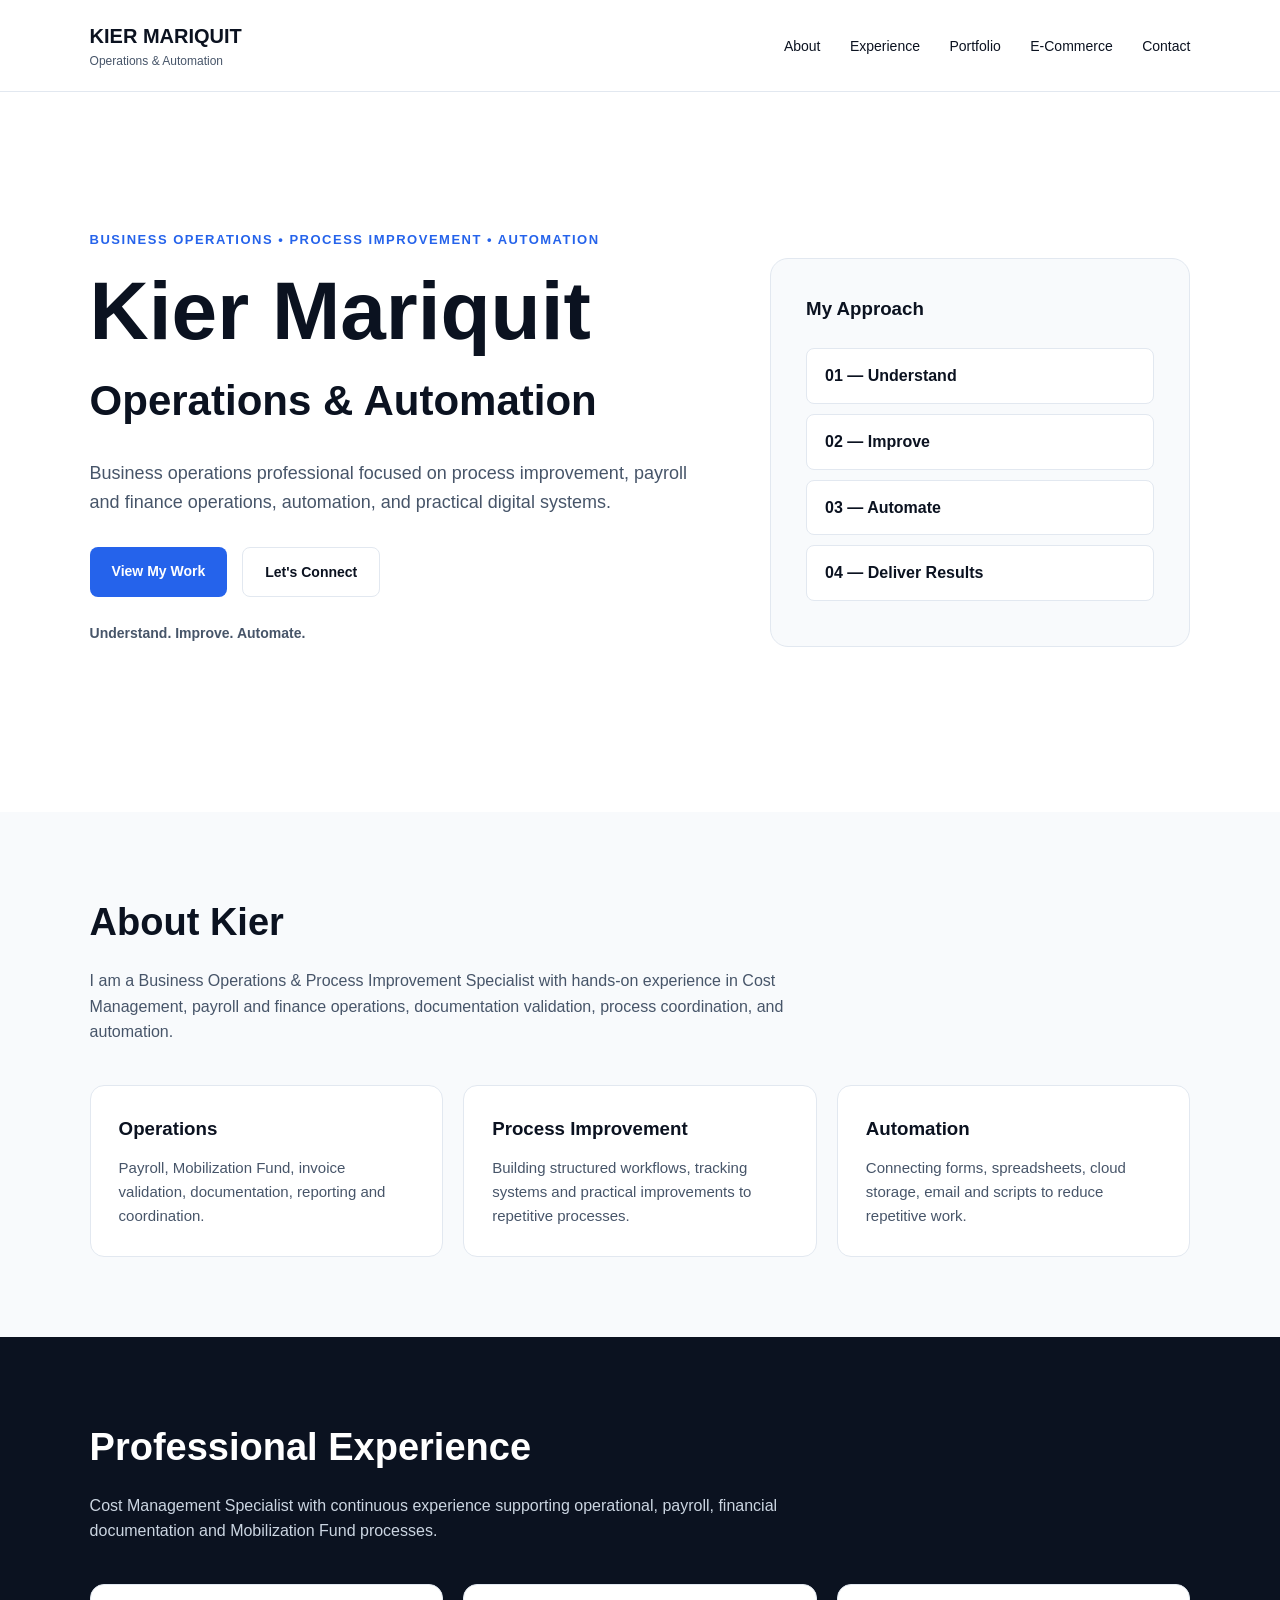
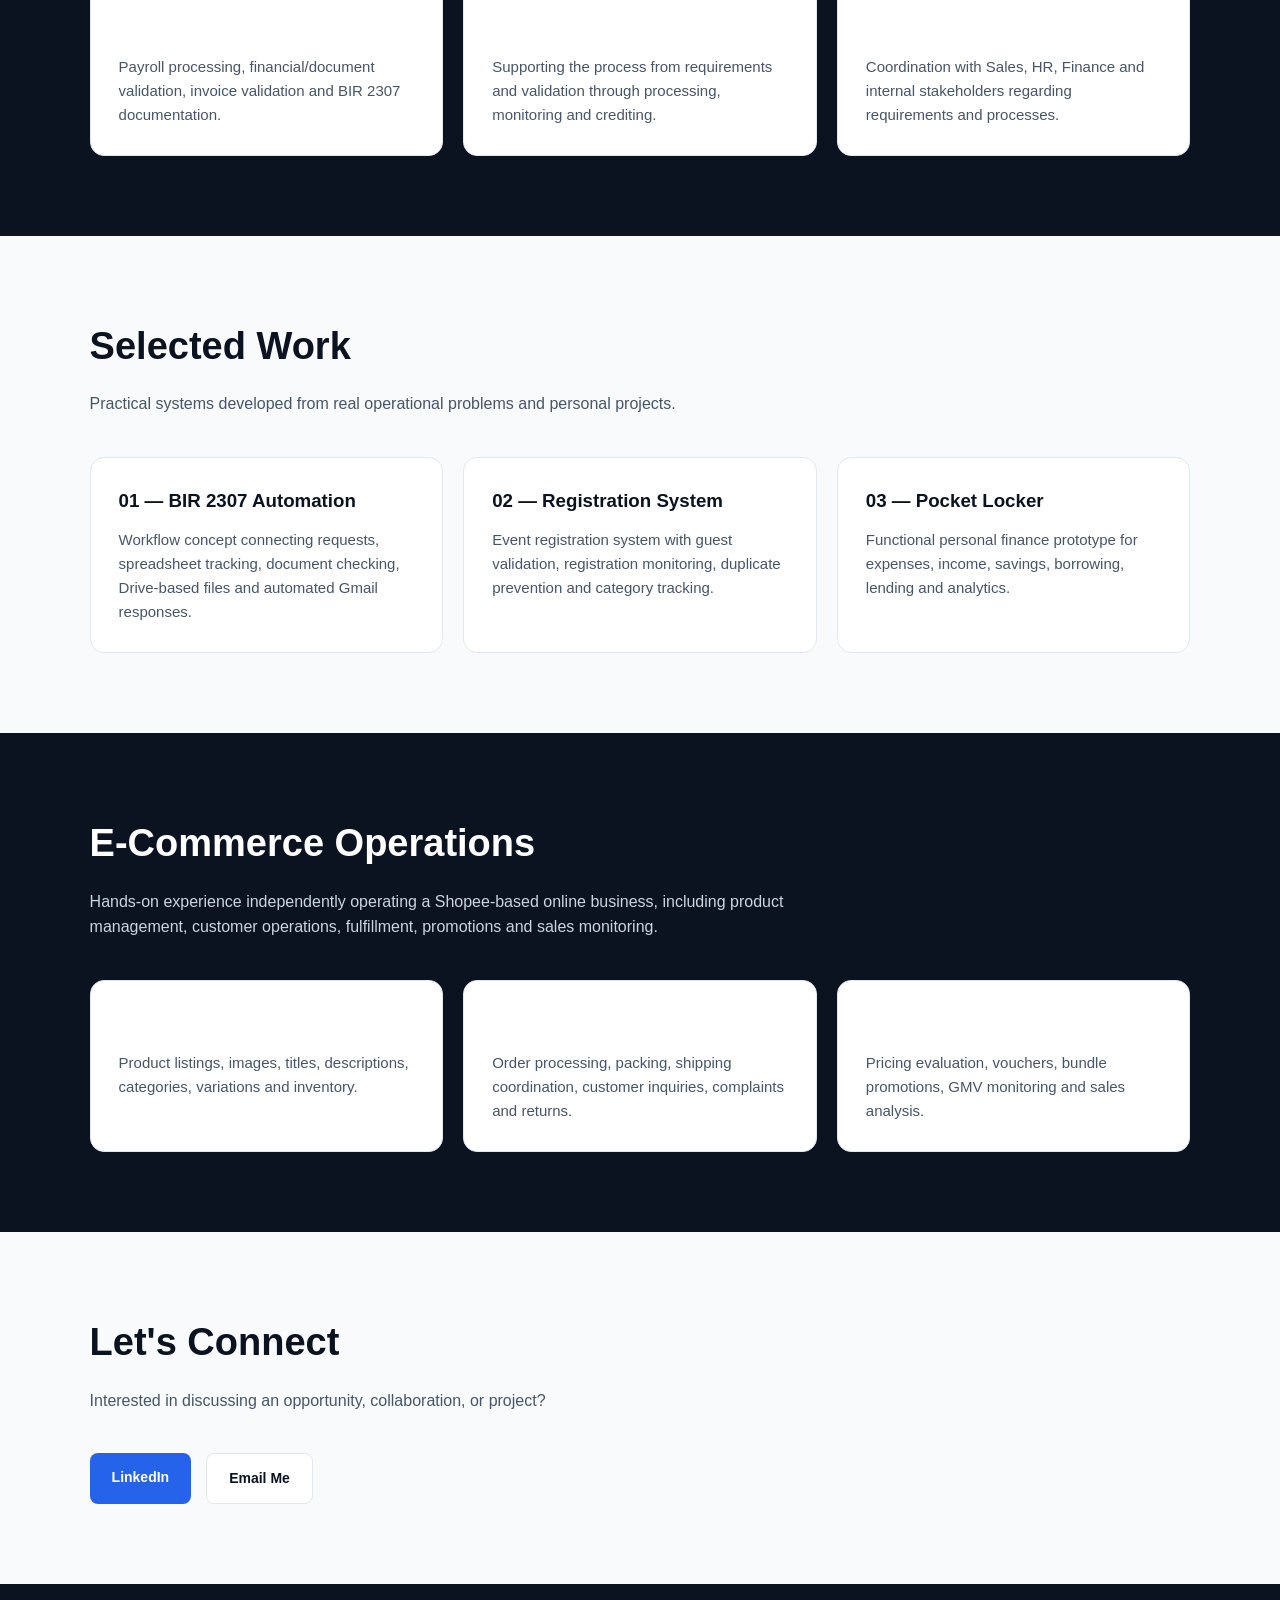
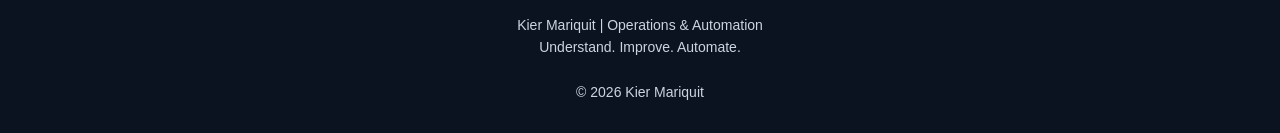
==== index.html @ cfed65c8 "Create initial Kier portfolio website This HTML file serves as a personal portfolio for Kier Mariqui" ====
<!DOCTYPE html>
<html lang="en">
<head>
  <meta charset="UTF-8">
  <meta name="viewport" content="width=device-width, initial-scale=1.0">

  <title>Kier Mariquit | Operations & Automation</title>

  <meta
    name="description"
    content="Kier Mariquit | Operations & Automation — Business Operations, Process Improvement, Automation, Payroll & Finance Operations, and E-Commerce."
  >

  <style>
    :root {
      --navy: #0b1220;
      --blue: #2563eb;
      --slate: #475569;
      --light: #f8fafc;
      --white: #ffffff;
      --border: #e2e8f0;
    }

    * {
      box-sizing: border-box;
      margin: 0;
      padding: 0;
    }

    body {
      font-family: Arial, Helvetica, sans-serif;
      background: var(--light);
      color: var(--navy);
      line-height: 1.6;
    }

    nav {
      display: flex;
      justify-content: space-between;
      align-items: center;
      padding: 20px 7%;
      background: var(--white);
      border-bottom: 1px solid var(--border);
    }

    .brand {
      font-weight: 700;
      font-size: 20px;
    }

    .brand span {
      display: block;
      font-size: 12px;
      font-weight: 400;
      color: var(--slate);
    }

    nav a {
      color: var(--navy);
      text-decoration: none;
      margin-left: 25px;
      font-size: 14px;
    }

    nav a:hover {
      color: var(--blue);
    }

    .hero {
      min-height: 80vh;
      display: grid;
      grid-template-columns: 1.2fr 0.8fr;
      gap: 50px;
      align-items: center;
      padding: 80px 7%;
      background: var(--white);
    }

    .eyebrow {
      color: var(--blue);
      font-size: 13px;
      font-weight: 700;
      letter-spacing: 1.5px;
      margin-bottom: 20px;
    }

    h1 {
      font-size: clamp(48px, 7vw, 82px);
      line-height: 1;
      margin-bottom: 15px;
    }

    .hero h2 {
      font-size: clamp(25px, 4vw, 42px);
      margin-bottom: 25px;
    }

    .hero p {
      max-width: 650px;
      color: var(--slate);
      font-size: 18px;
      margin-bottom: 30px;
    }

    .buttons {
      display: flex;
      gap: 15px;
      flex-wrap: wrap;
    }

    .button {
      display: inline-block;
      padding: 13px 22px;
      border-radius: 8px;
      text-decoration: none;
      font-weight: 700;
      font-size: 14px;
    }

    .primary {
      background: var(--blue);
      color: white;
    }

    .secondary {
      border: 1px solid var(--border);
      color: var(--navy);
      background: white;
    }

    .workflow {
      padding: 35px;
      border: 1px solid var(--border);
      border-radius: 18px;
      background: var(--light);
    }

    .workflow h3 {
      margin-bottom: 25px;
    }

    .step {
      background: white;
      border: 1px solid var(--border);
      padding: 14px 18px;
      border-radius: 8px;
      margin-bottom: 10px;
      font-weight: 700;
    }

    section {
      padding: 80px 7%;
    }

    .section-title {
      font-size: 38px;
      margin-bottom: 15px;
    }

    .section-intro {
      max-width: 700px;
      color: var(--slate);
      margin-bottom: 40px;
    }

    .cards {
      display: grid;
      grid-template-columns: repeat(3, 1fr);
      gap: 20px;
    }

    .card {
      background: white;
      border: 1px solid var(--border);
      border-radius: 14px;
      padding: 28px;
    }

    .card h3 {
      margin-bottom: 12px;
    }

    .card p {
      color: var(--slate);
      font-size: 15px;
    }

    .dark {
      background: var(--navy);
      color: white;
    }

    .dark .section-intro {
      color: #cbd5e1;
    }

    footer {
      padding: 30px 7%;
      background: var(--navy);
      color: #cbd5e1;
      text-align: center;
      font-size: 14px;
    }

    @media (max-width: 800px) {
      nav {
        align-items: flex-start;
      }

      nav div:last-child {
        display: none;
      }

      .hero {
        grid-template-columns: 1fr;
        padding-top: 60px;
      }

      .cards {
        grid-template-columns: 1fr;
      }
    }
  </style>
</head>

<body>

  <nav>
    <div class="brand">
      KIER MARIQUIT
      <span>Operations & Automation</span>
    </div>

    <div>
      <a href="#about">About</a>
      <a href="#experience">Experience</a>
      <a href="#portfolio">Portfolio</a>
      <a href="#ecommerce">E-Commerce</a>
      <a href="#contact">Contact</a>
    </div>
  </nav>

  <main>

    <section class="hero">

      <div>
        <div class="eyebrow">
          BUSINESS OPERATIONS • PROCESS IMPROVEMENT • AUTOMATION
        </div>

        <h1>Kier Mariquit</h1>

        <h2>Operations & Automation</h2>

        <p>
          Business operations professional focused on process improvement,
          payroll and finance operations, automation, and practical digital systems.
        </p>

        <div class="buttons">
          <a class="button primary" href="#portfolio">View My Work</a>
          <a class="button secondary" href="#contact">Let's Connect</a>
        </div>

        <p style="margin-top:25px; font-size:14px;">
          <strong>Understand. Improve. Automate.</strong>
        </p>
      </div>

      <div class="workflow">
        <h3>My Approach</h3>

        <div class="step">01 — Understand</div>
        <div class="step">02 — Improve</div>
        <div class="step">03 — Automate</div>
        <div class="step">04 — Deliver Results</div>
      </div>

    </section>


    <section id="about">

      <h2 class="section-title">About Kier</h2>

      <p class="section-intro">
        I am a Business Operations & Process Improvement Specialist with
        hands-on experience in Cost Management, payroll and finance operations,
        documentation validation, process coordination, and automation.
      </p>

      <div class="cards">

        <div class="card">
          <h3>Operations</h3>
          <p>
            Payroll, Mobilization Fund, invoice validation,
            documentation, reporting and coordination.
          </p>
        </div>

        <div class="card">
          <h3>Process Improvement</h3>
          <p>
            Building structured workflows, tracking systems
            and practical improvements to repetitive processes.
          </p>
        </div>

        <div class="card">
          <h3>Automation</h3>
          <p>
            Connecting forms, spreadsheets, cloud storage,
            email and scripts to reduce repetitive work.
          </p>
        </div>

      </div>

    </section>


    <section id="experience" class="dark">

      <h2 class="section-title">Professional Experience</h2>

      <p class="section-intro">
        Cost Management Specialist with continuous experience supporting
        operational, payroll, financial documentation and Mobilization Fund
        processes.
      </p>

      <div class="cards">

        <div class="card">
          <h3>Payroll & Finance</h3>
          <p>
            Payroll processing, financial/document validation,
            invoice validation and BIR 2307 documentation.
          </p>
        </div>

        <div class="card">
          <h3>Mobilization Fund</h3>
          <p>
            Supporting the process from requirements and validation
            through processing, monitoring and crediting.
          </p>
        </div>

        <div class="card">
          <h3>Cross-Functional Support</h3>
          <p>
            Coordination with Sales, HR, Finance and internal
            stakeholders regarding requirements and processes.
          </p>
        </div>

      </div>

    </section>


    <section id="portfolio">

      <h2 class="section-title">Selected Work</h2>

      <p class="section-intro">
        Practical systems developed from real operational problems
        and personal projects.
      </p>

      <div class="cards">

        <div class="card">
          <h3>01 — BIR 2307 Automation</h3>
          <p>
            Workflow concept connecting requests, spreadsheet tracking,
            document checking, Drive-based files and automated Gmail responses.
          </p>
        </div>

        <div class="card">
          <h3>02 — Registration System</h3>
          <p>
            Event registration system with guest validation,
            registration monitoring, duplicate prevention and category tracking.
          </p>
        </div>

        <div class="card">
          <h3>03 — Pocket Locker</h3>
          <p>
            Functional personal finance prototype for expenses,
            income, savings, borrowing, lending and analytics.
          </p>
        </div>

      </div>

    </section>


    <section id="ecommerce" class="dark">

      <h2 class="section-title">E-Commerce Operations</h2>

      <p class="section-intro">
        Hands-on experience independently operating a Shopee-based
        online business, including product management, customer operations,
        fulfillment, promotions and sales monitoring.
      </p>

      <div class="cards">

        <div class="card">
          <h3>Product Management</h3>
          <p>
            Product listings, images, titles, descriptions,
            categories, variations and inventory.
          </p>
        </div>

        <div class="card">
          <h3>Order & Customer Operations</h3>
          <p>
            Order processing, packing, shipping coordination,
            customer inquiries, complaints and returns.
          </p>
        </div>

        <div class="card">
          <h3>Sales & Promotions</h3>
          <p>
            Pricing evaluation, vouchers, bundle promotions,
            GMV monitoring and sales analysis.
          </p>
        </div>

      </div>

    </section>


    <section id="contact">

      <h2 class="section-title">Let's Connect</h2>

      <p class="section-intro">
        Interested in discussing an opportunity, collaboration,
        or project?
      </p>

      <div class="buttons">
        <a
          class="button primary"
          href="https://www.linkedin.com/in/martjareik"
          target="_blank"
        >
          LinkedIn
        </a>

        <a
          class="button secondary"
          href="mailto:martjareik@gmail.com"
        >
          Email Me
        </a>
      </div>

    </section>

  </main>

  <footer>
    Kier Mariquit | Operations & Automation
    <br>
    Understand. Improve. Automate.
    <br><br>
    © 2026 Kier Mariquit
  </footer>

</body>
</html>
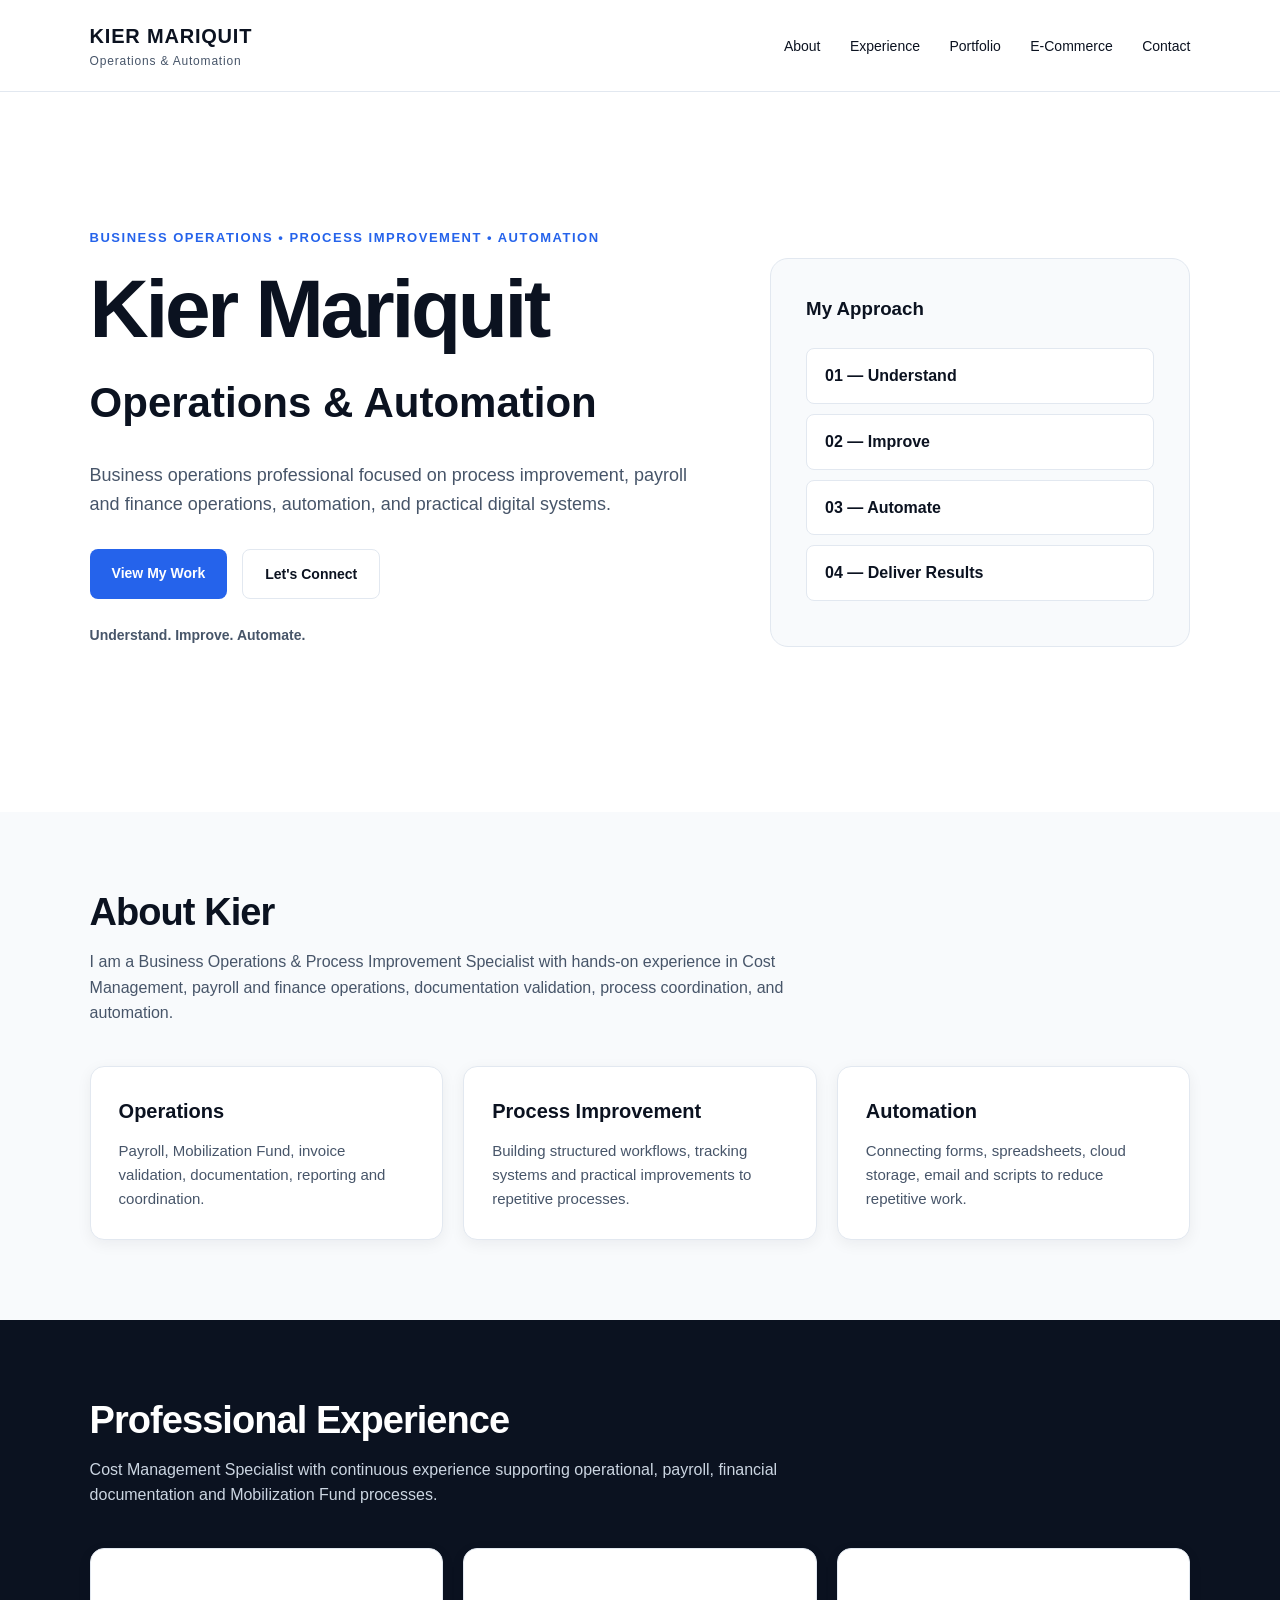
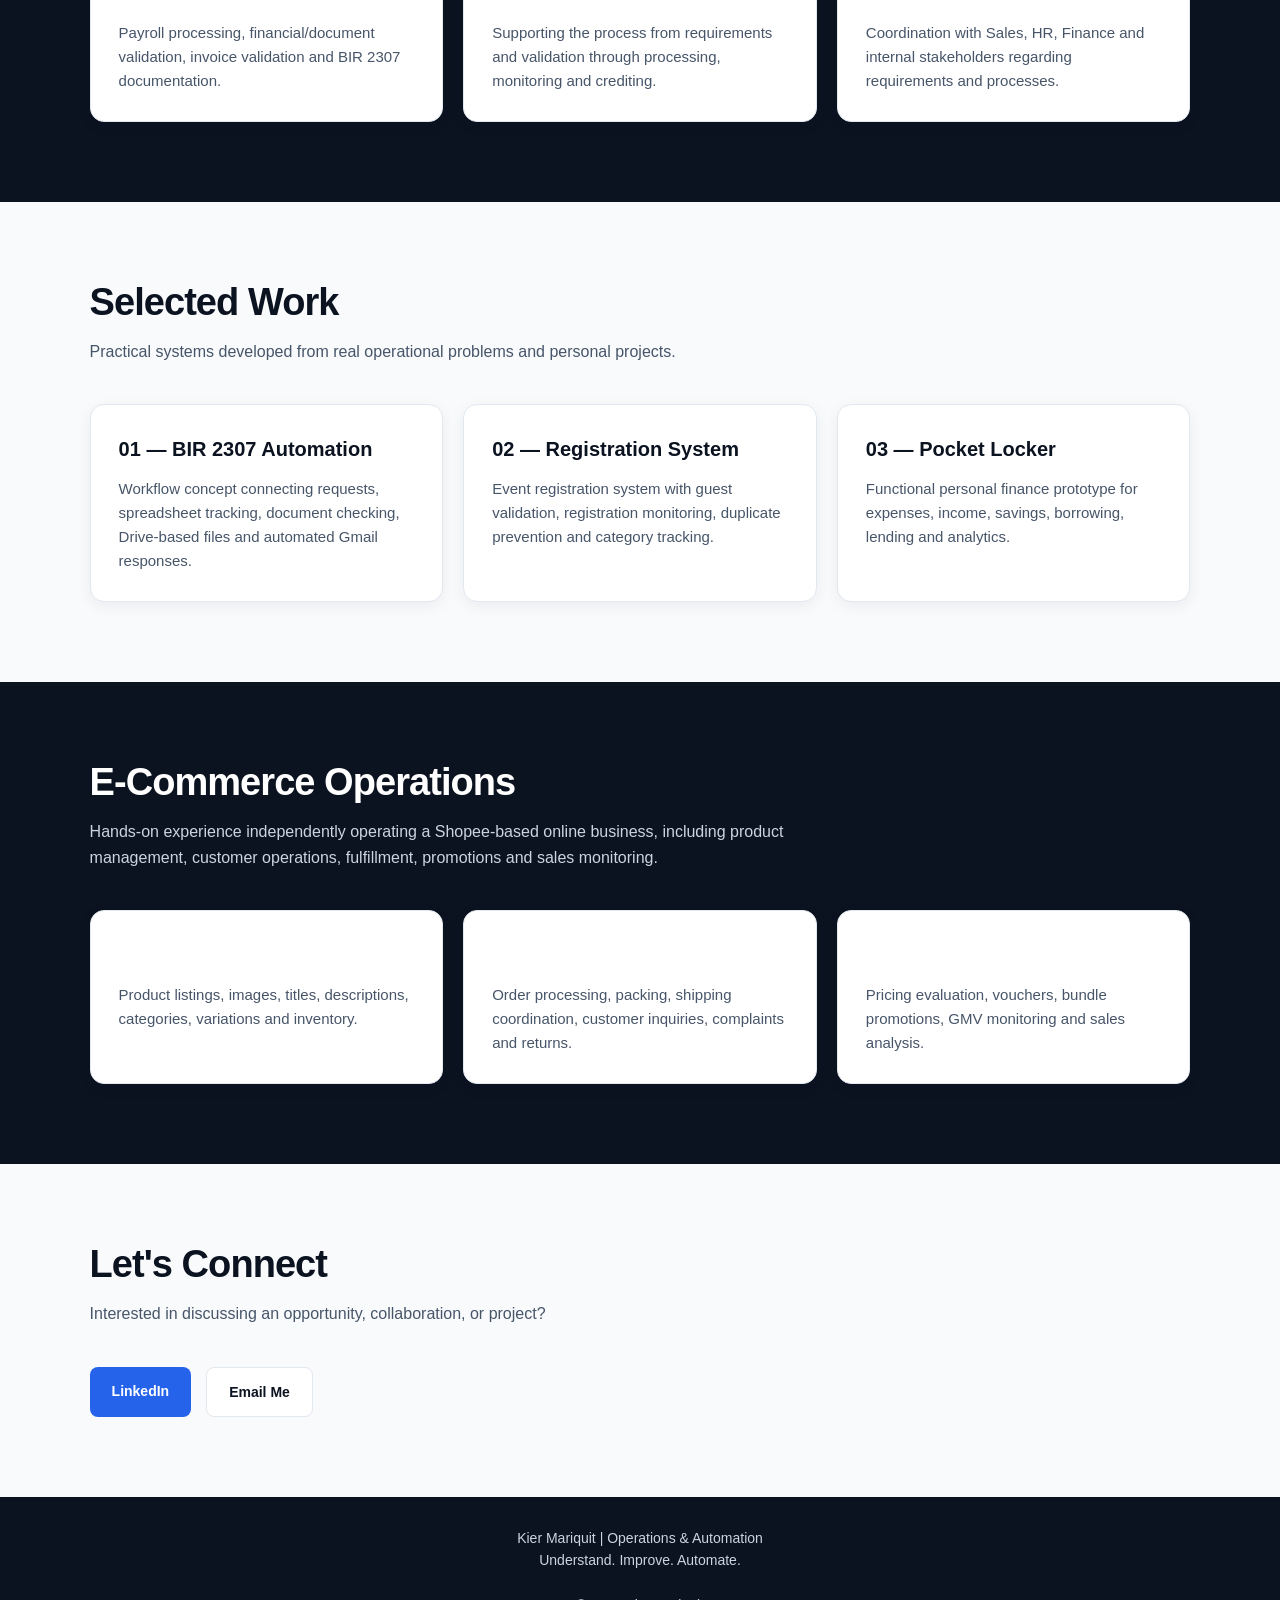
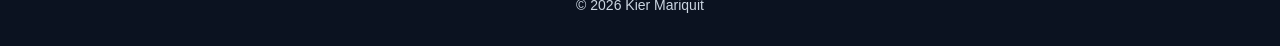
==== commit 3e6bc370: "Connect Kier Brand CSS" ====
--- a/index.html
+++ b/index.html
@@ -1,6 +1,7 @@
 <!DOCTYPE html>
 <html lang="en">
 <head>
+  <link rel="stylesheet" href="css/style.css">
   <meta charset="UTF-8">
   <meta name="viewport" content="width=device-width, initial-scale=1.0">
 
--- a/css/style.css
+++ b/css/style.css
@@ -0,0 +1,579 @@
+/* =========================================
+   KIER MARIQUIT — BRAND DESIGN SYSTEM
+   Operations & Automation
+   ========================================= */
+
+:root {
+  --color-navy: #0b1220;
+  --color-navy-soft: #111827;
+  --color-blue: #2563eb;
+  --color-blue-dark: #1d4ed8;
+
+  --color-white: #ffffff;
+  --color-background: #f8fafc;
+  --color-surface: #ffffff;
+
+  --color-text: #0f172a;
+  --color-text-soft: #475569;
+  --color-text-muted: #64748b;
+
+  --color-border: #e2e8f0;
+
+  --max-width: 1180px;
+
+  --radius-sm: 8px;
+  --radius-md: 14px;
+  --radius-lg: 22px;
+
+  --shadow-sm: 0 4px 15px rgba(15, 23, 42, 0.06);
+  --shadow-md: 0 12px 30px rgba(15, 23, 42, 0.08);
+
+  --transition: 0.25s ease;
+}
+
+
+/* =========================================
+   RESET
+   ========================================= */
+
+* {
+  margin: 0;
+  padding: 0;
+  box-sizing: border-box;
+}
+
+html {
+  scroll-behavior: smooth;
+}
+
+body {
+  font-family:
+    Inter,
+    -apple-system,
+    BlinkMacSystemFont,
+    "Segoe UI",
+    Roboto,
+    Helvetica,
+    Arial,
+    sans-serif;
+
+  background: var(--color-background);
+  color: var(--color-text);
+  line-height: 1.7;
+}
+
+img {
+  max-width: 100%;
+  display: block;
+}
+
+a {
+  color: inherit;
+}
+
+
+/* =========================================
+   CONTAINER
+   ========================================= */
+
+.container {
+  width: min(92%, var(--max-width));
+  margin-inline: auto;
+}
+
+
+/* =========================================
+   NAVIGATION
+   ========================================= */
+
+.site-nav {
+  position: sticky;
+  top: 0;
+  z-index: 1000;
+
+  background: rgba(255, 255, 255, 0.94);
+  backdrop-filter: blur(12px);
+
+  border-bottom: 1px solid var(--color-border);
+}
+
+.nav-inner {
+  min-height: 76px;
+
+  display: flex;
+  align-items: center;
+  justify-content: space-between;
+  gap: 30px;
+}
+
+.brand {
+  text-decoration: none;
+  font-weight: 800;
+  letter-spacing: 0.04em;
+}
+
+.brand-name {
+  display: block;
+  font-size: 17px;
+}
+
+.brand-role {
+  display: block;
+
+  color: var(--color-text-muted);
+
+  font-size: 11px;
+  font-weight: 500;
+
+  letter-spacing: 0.08em;
+  text-transform: uppercase;
+}
+
+.nav-links {
+  display: flex;
+  align-items: center;
+  gap: 26px;
+
+  list-style: none;
+}
+
+.nav-links a {
+  position: relative;
+
+  color: var(--color-text-soft);
+
+  text-decoration: none;
+
+  font-size: 14px;
+  font-weight: 600;
+
+  transition: color var(--transition);
+}
+
+.nav-links a:hover {
+  color: var(--color-blue);
+}
+
+
+/* =========================================
+   HERO
+   ========================================= */
+
+.hero {
+  padding: 110px 0 100px;
+
+  background:
+    radial-gradient(
+      circle at 85% 15%,
+      rgba(37, 99, 235, 0.08),
+      transparent 30%
+    ),
+    var(--color-white);
+}
+
+.hero-grid {
+  display: grid;
+
+  grid-template-columns:
+    minmax(0, 1.15fr)
+    minmax(320px, 0.85fr);
+
+  align-items: center;
+
+  gap: 70px;
+}
+
+.eyebrow {
+  margin-bottom: 20px;
+
+  color: var(--color-blue);
+
+  font-size: 12px;
+  font-weight: 800;
+
+  letter-spacing: 0.14em;
+}
+
+.hero h1 {
+  max-width: 850px;
+
+  font-size: clamp(48px, 7vw, 82px);
+  line-height: 0.98;
+
+  letter-spacing: -0.04em;
+
+  margin-bottom: 20px;
+}
+
+.hero-title {
+  font-size: clamp(25px, 4vw, 42px);
+
+  line-height: 1.1;
+
+  margin-bottom: 25px;
+}
+
+.hero-description {
+  max-width: 680px;
+
+  color: var(--color-text-soft);
+
+  font-size: 18px;
+
+  margin-bottom: 32px;
+}
+
+
+/* =========================================
+   BUTTONS
+   ========================================= */
+
+.button-group {
+  display: flex;
+  flex-wrap: wrap;
+
+  gap: 14px;
+}
+
+.button {
+  display: inline-flex;
+
+  align-items: center;
+  justify-content: center;
+
+  min-height: 46px;
+
+  padding: 0 22px;
+
+  border-radius: var(--radius-sm);
+
+  text-decoration: none;
+
+  font-size: 14px;
+  font-weight: 700;
+
+  transition:
+    transform var(--transition),
+    background var(--transition),
+    border-color var(--transition);
+}
+
+.button:hover {
+  transform: translateY(-2px);
+}
+
+.button-primary {
+  background: var(--color-blue);
+  color: var(--color-white);
+}
+
+.button-primary:hover {
+  background: var(--color-blue-dark);
+}
+
+.button-secondary {
+  background: var(--color-white);
+
+  color: var(--color-text);
+
+  border: 1px solid var(--color-border);
+}
+
+.button-secondary:hover {
+  border-color: var(--color-blue);
+}
+
+
+/* =========================================
+   WORKFLOW CARD
+   ========================================= */
+
+.workflow-card {
+  padding: 30px;
+
+  background: var(--color-background);
+
+  border: 1px solid var(--color-border);
+
+  border-radius: var(--radius-lg);
+
+  box-shadow: var(--shadow-md);
+}
+
+.workflow-label {
+  margin-bottom: 22px;
+
+  color: var(--color-text-muted);
+
+  font-size: 11px;
+  font-weight: 800;
+
+  letter-spacing: 0.12em;
+  text-transform: uppercase;
+}
+
+.workflow-step {
+  display: flex;
+
+  align-items: center;
+
+  gap: 14px;
+
+  padding: 15px 16px;
+
+  margin-bottom: 10px;
+
+  background: var(--color-white);
+
+  border: 1px solid var(--color-border);
+
+  border-radius: var(--radius-sm);
+
+  font-weight: 700;
+}
+
+.workflow-step:last-child {
+  margin-bottom: 0;
+}
+
+.workflow-number {
+  width: 30px;
+  height: 30px;
+
+  display: grid;
+  place-items: center;
+
+  flex-shrink: 0;
+
+  background: var(--color-navy);
+
+  color: var(--color-white);
+
+  border-radius: 50%;
+
+  font-size: 11px;
+}
+
+
+/* =========================================
+   SECTIONS
+   ========================================= */
+
+.section {
+  padding: 90px 0;
+}
+
+.section-dark {
+  background: var(--color-navy);
+  color: var(--color-white);
+}
+
+.section-heading {
+  max-width: 760px;
+
+  margin-bottom: 45px;
+}
+
+.section-label {
+  margin-bottom: 12px;
+
+  color: var(--color-blue);
+
+  font-size: 12px;
+  font-weight: 800;
+
+  letter-spacing: 0.14em;
+  text-transform: uppercase;
+}
+
+.section-dark .section-label {
+  color: #60a5fa;
+}
+
+.section-title {
+  font-size: clamp(32px, 5vw, 48px);
+
+  line-height: 1.1;
+
+  letter-spacing: -0.025em;
+
+  margin-bottom: 15px;
+}
+
+.section-description {
+  color: var(--color-text-soft);
+
+  font-size: 17px;
+}
+
+.section-dark .section-description {
+  color: #cbd5e1;
+}
+
+
+/* =========================================
+   CARDS
+   ========================================= */
+
+.card-grid {
+  display: grid;
+
+  grid-template-columns: repeat(3, 1fr);
+
+  gap: 20px;
+}
+
+.card {
+  padding: 30px;
+
+  background: var(--color-surface);
+
+  border: 1px solid var(--color-border);
+
+  border-radius: var(--radius-md);
+
+  box-shadow: var(--shadow-sm);
+
+  transition:
+    transform var(--transition),
+    box-shadow var(--transition);
+}
+
+.card:hover {
+  transform: translateY(-4px);
+
+  box-shadow: var(--shadow-md);
+}
+
+.card-number {
+  display: block;
+
+  margin-bottom: 18px;
+
+  color: var(--color-blue);
+
+  font-size: 12px;
+  font-weight: 800;
+
+  letter-spacing: 0.1em;
+}
+
+.card h3 {
+  margin-bottom: 12px;
+
+  font-size: 20px;
+}
+
+.card p {
+  color: var(--color-text-soft);
+
+  font-size: 15px;
+}
+
+
+/* =========================================
+   DARK CARDS
+   ========================================= */
+
+.section-dark .card {
+  background: var(--color-navy-soft);
+
+  border-color: #1e293b;
+
+  box-shadow: none;
+}
+
+.section-dark .card h3 {
+  color: var(--color-white);
+}
+
+.section-dark .card p {
+  color: #cbd5e1;
+}
+
+
+/* =========================================
+   FOOTER
+   ========================================= */
+
+.site-footer {
+  padding: 35px 0;
+
+  background: var(--color-navy);
+
+  color: #94a3b8;
+
+  border-top: 1px solid #1e293b;
+
+  text-align: center;
+
+  font-size: 13px;
+}
+
+
+/* =========================================
+   ACCESSIBILITY
+   ========================================= */
+
+:focus-visible {
+  outline: 3px solid rgba(37, 99, 235, 0.35);
+
+  outline-offset: 3px;
+}
+
+
+/* =========================================
+   MOBILE
+   ========================================= */
+
+@media (max-width: 850px) {
+
+  .nav-inner {
+    min-height: 68px;
+  }
+
+  .nav-links {
+    display: none;
+  }
+
+  .hero {
+    padding: 75px 0;
+  }
+
+  .hero-grid {
+    grid-template-columns: 1fr;
+
+    gap: 45px;
+  }
+
+  .card-grid {
+    grid-template-columns: 1fr;
+  }
+
+  .section {
+    padding: 70px 0;
+  }
+
+}
+
+
+@media (max-width: 500px) {
+
+  .hero h1 {
+    font-size: 48px;
+  }
+
+  .hero-description {
+    font-size: 16px;
+  }
+
+  .button-group {
+    flex-direction: column;
+    align-items: stretch;
+  }
+
+  .button {
+    width: 100%;
+  }
+
+}
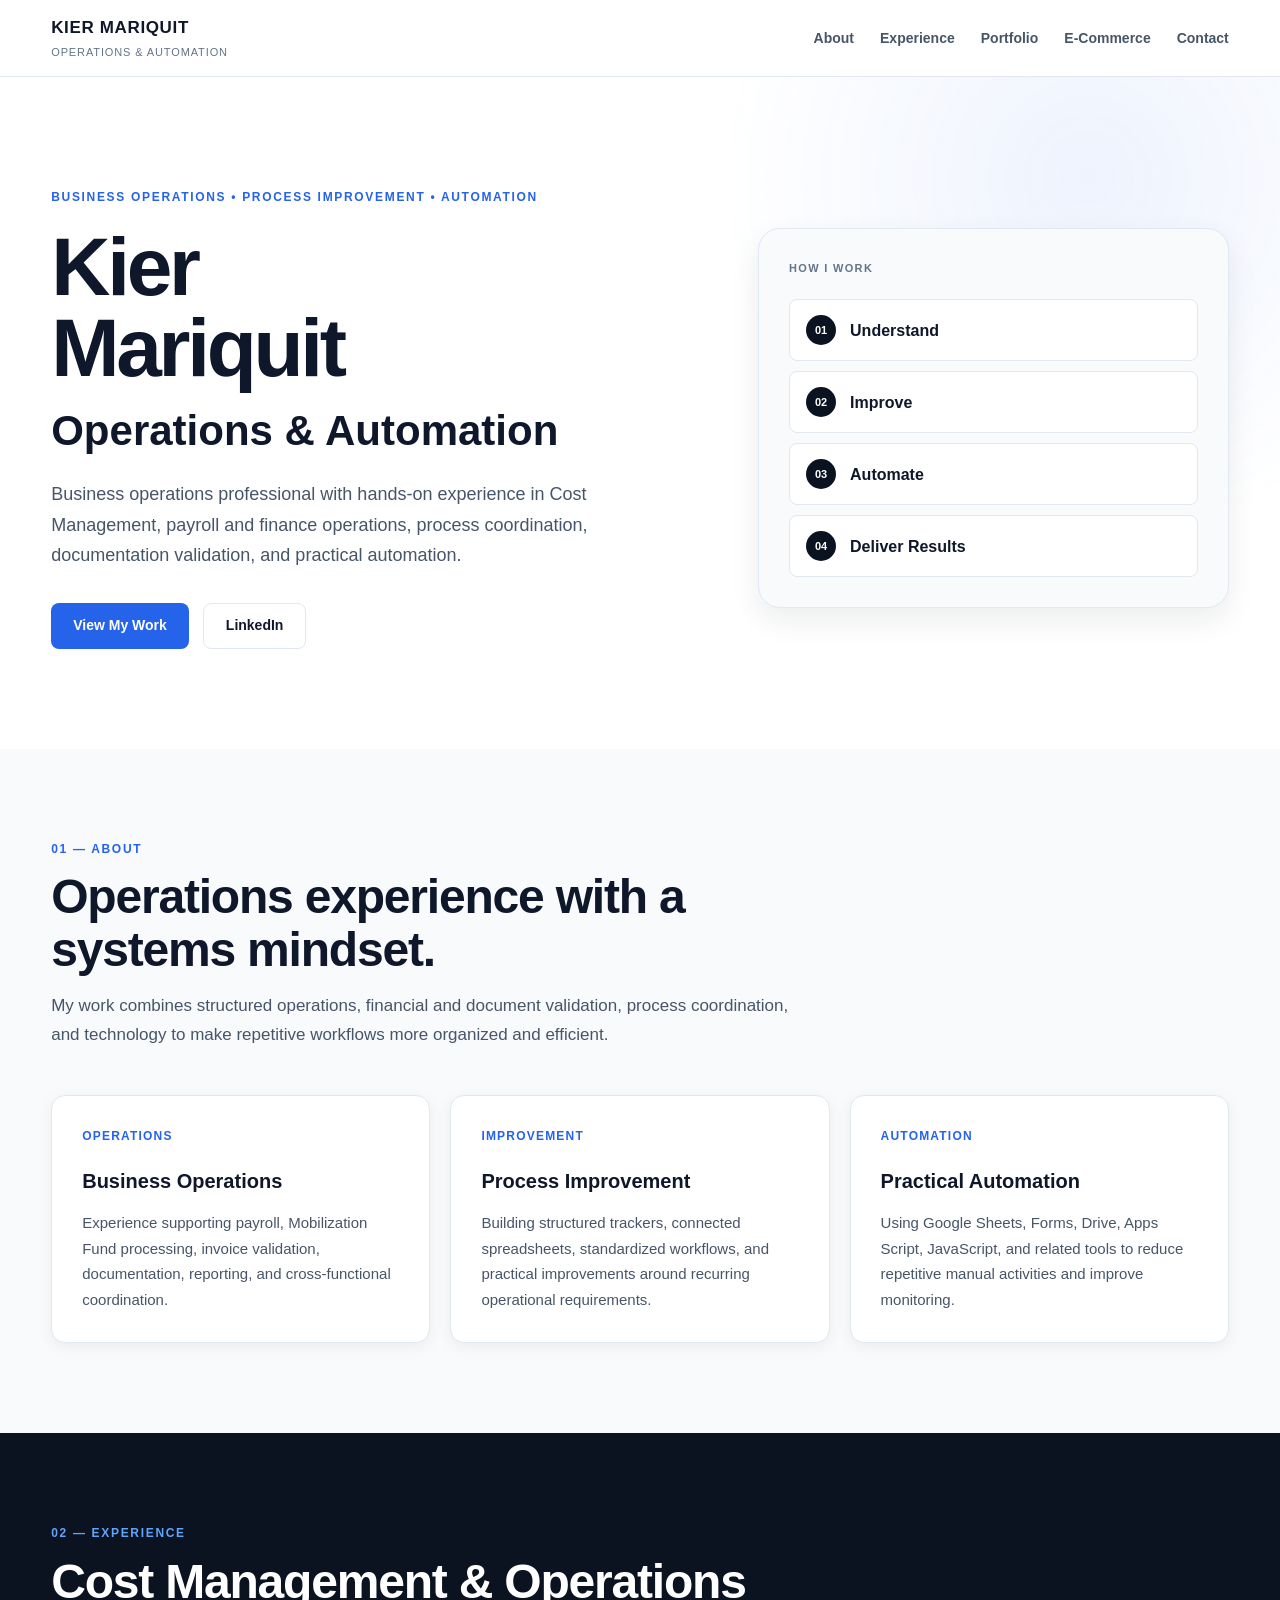
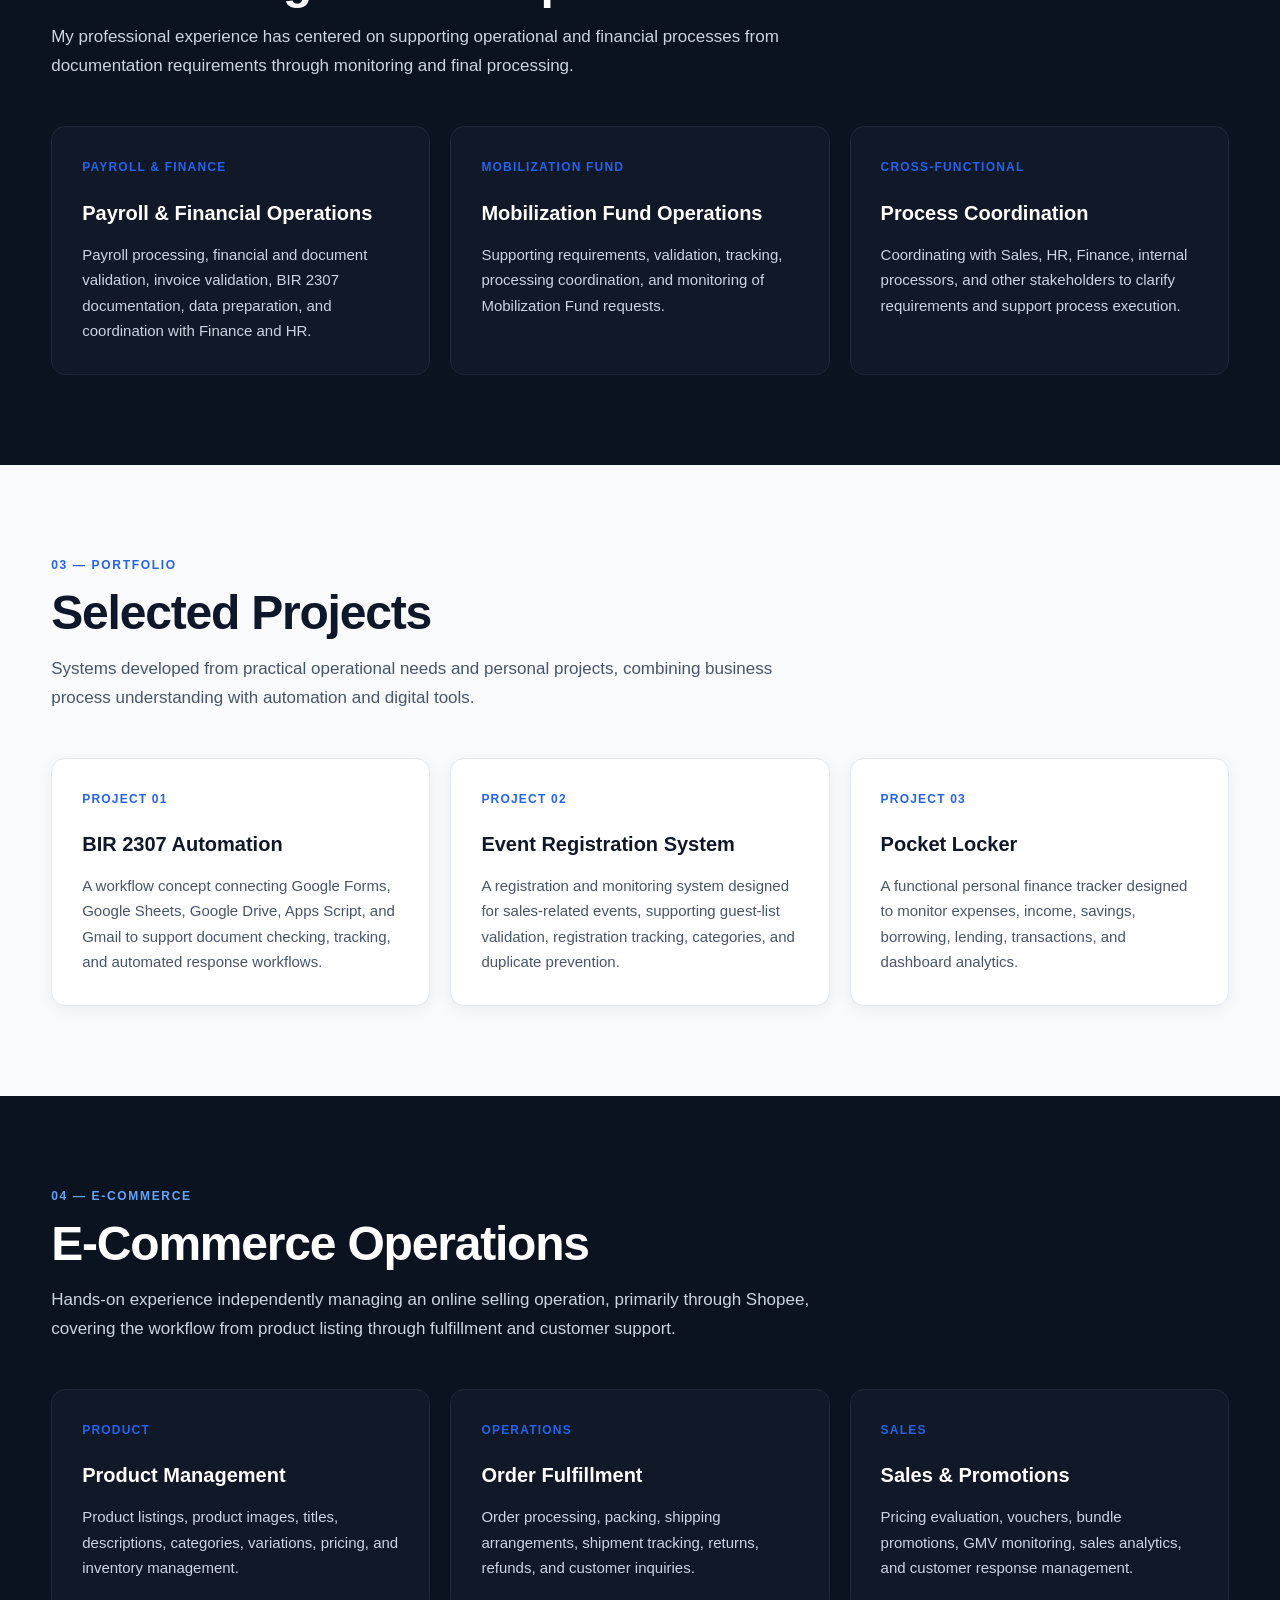
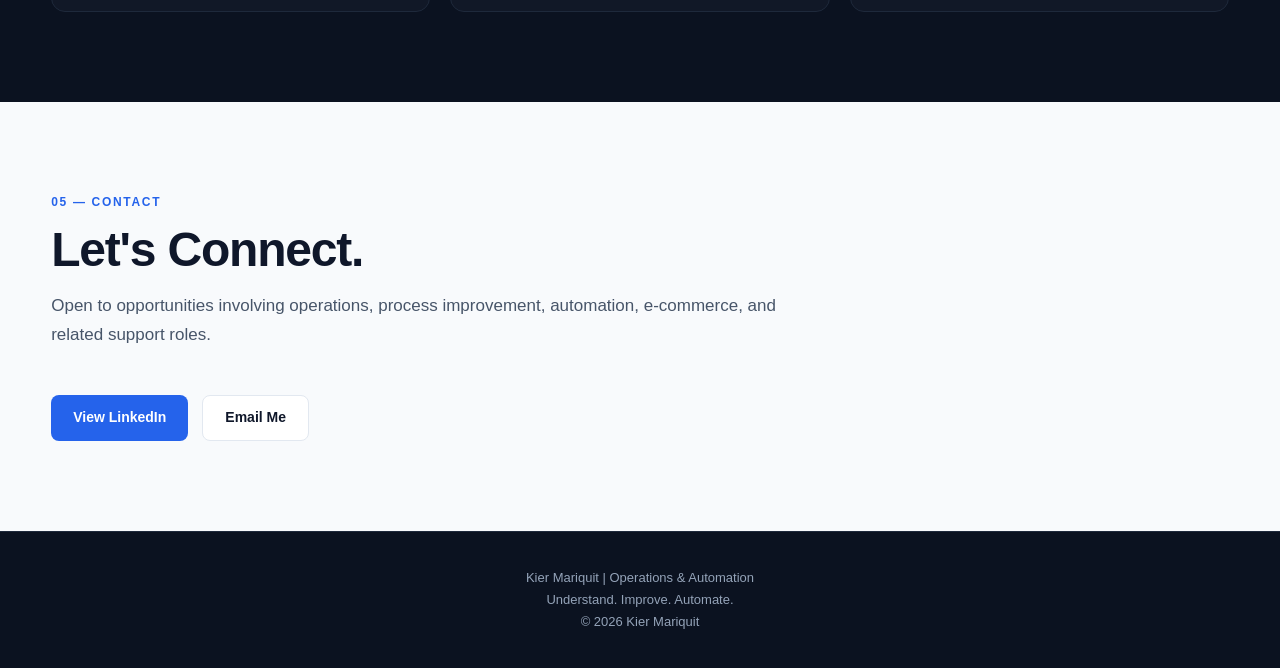
==== commit 697f50aa: "Build Kier Brand homepage Updated the content and structure of the index.html file, including change" ====
--- a/index.html
+++ b/index.html
@@ -1,7 +1,6 @@
 <!DOCTYPE html>
 <html lang="en">
 <head>
-  <link rel="stylesheet" href="css/style.css">
   <meta charset="UTF-8">
   <meta name="viewport" content="width=device-width, initial-scale=1.0">
 
@@ -9,477 +8,591 @@
 
   <meta
     name="description"
-    content="Kier Mariquit | Operations & Automation — Business Operations, Process Improvement, Automation, Payroll & Finance Operations, and E-Commerce."
+    content="Kier Mariquit — Operations & Automation professional focused on business operations, process improvement, payroll and finance operations, automation, and e-commerce."
   >
 
-  <style>
-    :root {
-      --navy: #0b1220;
-      --blue: #2563eb;
-      --slate: #475569;
-      --light: #f8fafc;
-      --white: #ffffff;
-      --border: #e2e8f0;
-    }
-
-    * {
-      box-sizing: border-box;
-      margin: 0;
-      padding: 0;
-    }
-
-    body {
-      font-family: Arial, Helvetica, sans-serif;
-      background: var(--light);
-      color: var(--navy);
-      line-height: 1.6;
-    }
-
-    nav {
-      display: flex;
-      justify-content: space-between;
-      align-items: center;
-      padding: 20px 7%;
-      background: var(--white);
-      border-bottom: 1px solid var(--border);
-    }
-
-    .brand {
-      font-weight: 700;
-      font-size: 20px;
-    }
-
-    .brand span {
-      display: block;
-      font-size: 12px;
-      font-weight: 400;
-      color: var(--slate);
-    }
-
-    nav a {
-      color: var(--navy);
-      text-decoration: none;
-      margin-left: 25px;
-      font-size: 14px;
-    }
-
-    nav a:hover {
-      color: var(--blue);
-    }
-
-    .hero {
-      min-height: 80vh;
-      display: grid;
-      grid-template-columns: 1.2fr 0.8fr;
-      gap: 50px;
-      align-items: center;
-      padding: 80px 7%;
-      background: var(--white);
-    }
-
-    .eyebrow {
-      color: var(--blue);
-      font-size: 13px;
-      font-weight: 700;
-      letter-spacing: 1.5px;
-      margin-bottom: 20px;
-    }
-
-    h1 {
-      font-size: clamp(48px, 7vw, 82px);
-      line-height: 1;
-      margin-bottom: 15px;
-    }
-
-    .hero h2 {
-      font-size: clamp(25px, 4vw, 42px);
-      margin-bottom: 25px;
-    }
-
-    .hero p {
-      max-width: 650px;
-      color: var(--slate);
-      font-size: 18px;
-      margin-bottom: 30px;
-    }
-
-    .buttons {
-      display: flex;
-      gap: 15px;
-      flex-wrap: wrap;
-    }
-
-    .button {
-      display: inline-block;
-      padding: 13px 22px;
-      border-radius: 8px;
-      text-decoration: none;
-      font-weight: 700;
-      font-size: 14px;
-    }
-
-    .primary {
-      background: var(--blue);
-      color: white;
-    }
-
-    .secondary {
-      border: 1px solid var(--border);
-      color: var(--navy);
-      background: white;
-    }
-
-    .workflow {
-      padding: 35px;
-      border: 1px solid var(--border);
-      border-radius: 18px;
-      background: var(--light);
-    }
-
-    .workflow h3 {
-      margin-bottom: 25px;
-    }
-
-    .step {
-      background: white;
-      border: 1px solid var(--border);
-      padding: 14px 18px;
-      border-radius: 8px;
-      margin-bottom: 10px;
-      font-weight: 700;
-    }
-
-    section {
-      padding: 80px 7%;
-    }
-
-    .section-title {
-      font-size: 38px;
-      margin-bottom: 15px;
-    }
-
-    .section-intro {
-      max-width: 700px;
-      color: var(--slate);
-      margin-bottom: 40px;
-    }
-
-    .cards {
-      display: grid;
-      grid-template-columns: repeat(3, 1fr);
-      gap: 20px;
-    }
-
-    .card {
-      background: white;
-      border: 1px solid var(--border);
-      border-radius: 14px;
-      padding: 28px;
-    }
-
-    .card h3 {
-      margin-bottom: 12px;
-    }
-
-    .card p {
-      color: var(--slate);
-      font-size: 15px;
-    }
-
-    .dark {
-      background: var(--navy);
-      color: white;
-    }
-
-    .dark .section-intro {
-      color: #cbd5e1;
-    }
-
-    footer {
-      padding: 30px 7%;
-      background: var(--navy);
-      color: #cbd5e1;
-      text-align: center;
-      font-size: 14px;
-    }
-
-    @media (max-width: 800px) {
-      nav {
-        align-items: flex-start;
-      }
-
-      nav div:last-child {
-        display: none;
-      }
-
-      .hero {
-        grid-template-columns: 1fr;
-        padding-top: 60px;
-      }
-
-      .cards {
-        grid-template-columns: 1fr;
-      }
-    }
-  </style>
+  <link rel="stylesheet" href="css/style.css">
 </head>
 
 <body>
 
-  <nav>
-    <div class="brand">
-      KIER MARIQUIT
-      <span>Operations & Automation</span>
+  <!-- ==============================
+       NAVIGATION
+       ============================== -->
+
+  <header class="site-nav">
+
+    <div class="container nav-inner">
+
+      <a href="index.html" class="brand">
+        <span class="brand-name">KIER MARIQUIT</span>
+        <span class="brand-role">Operations & Automation</span>
+      </a>
+
+      <nav>
+        <ul class="nav-links">
+          <li><a href="#about">About</a></li>
+          <li><a href="#experience">Experience</a></li>
+          <li><a href="#portfolio">Portfolio</a></li>
+          <li><a href="#ecommerce">E-Commerce</a></li>
+          <li><a href="#contact">Contact</a></li>
+        </ul>
+      </nav>
+
     </div>
 
-    <div>
-      <a href="#about">About</a>
-      <a href="#experience">Experience</a>
-      <a href="#portfolio">Portfolio</a>
-      <a href="#ecommerce">E-Commerce</a>
-      <a href="#contact">Contact</a>
+  </header>
+
+
+  <main>
+
+    <!-- ==============================
+         HERO
+         ============================== -->
+
+    <section class="hero">
+
+      <div class="container hero-grid">
+
+        <div>
+
+          <p class="eyebrow">
+            BUSINESS OPERATIONS • PROCESS IMPROVEMENT • AUTOMATION
+          </p>
+
+          <h1>
+            Kier<br>
+            Mariquit
+          </h1>
+
+          <h2 class="hero-title">
+            Operations & Automation
+          </h2>
+
+          <p class="hero-description">
+            Business operations professional with hands-on experience in
+            Cost Management, payroll and finance operations, process
+            coordination, documentation validation, and practical automation.
+          </p>
+
+          <div class="button-group">
+
+            <a
+              href="#portfolio"
+              class="button button-primary"
+            >
+              View My Work
+            </a>
+
+            <a
+              href="https://www.linkedin.com/in/martjareik"
+              class="button button-secondary"
+              target="_blank"
+              rel="noopener noreferrer"
+            >
+              LinkedIn
+            </a>
+
+          </div>
+
+        </div>
+
+
+        <!-- APPROACH -->
+
+        <div class="workflow-card">
+
+          <p class="workflow-label">
+            How I Work
+          </p>
+
+          <div class="workflow-step">
+            <span class="workflow-number">01</span>
+            <span>Understand</span>
+          </div>
+
+          <div class="workflow-step">
+            <span class="workflow-number">02</span>
+            <span>Improve</span>
+          </div>
+
+          <div class="workflow-step">
+            <span class="workflow-number">03</span>
+            <span>Automate</span>
+          </div>
+
+          <div class="workflow-step">
+            <span class="workflow-number">04</span>
+            <span>Deliver Results</span>
+          </div>
+
+        </div>
+
+      </div>
+
+    </section>
+
+
+    <!-- ==============================
+         ABOUT
+         ============================== -->
+
+    <section
+      id="about"
+      class="section"
+    >
+
+      <div class="container">
+
+        <div class="section-heading">
+
+          <p class="section-label">
+            01 — About
+          </p>
+
+          <h2 class="section-title">
+            Operations experience with a systems mindset.
+          </h2>
+
+          <p class="section-description">
+            My work combines structured operations, financial and document
+            validation, process coordination, and technology to make
+            repetitive workflows more organized and efficient.
+          </p>
+
+        </div>
+
+
+        <div class="card-grid">
+
+          <article class="card">
+
+            <span class="card-number">
+              OPERATIONS
+            </span>
+
+            <h3>
+              Business Operations
+            </h3>
+
+            <p>
+              Experience supporting payroll, Mobilization Fund processing,
+              invoice validation, documentation, reporting, and
+              cross-functional coordination.
+            </p>
+
+          </article>
+
+
+          <article class="card">
+
+            <span class="card-number">
+              IMPROVEMENT
+            </span>
+
+            <h3>
+              Process Improvement
+            </h3>
+
+            <p>
+              Building structured trackers, connected spreadsheets,
+              standardized workflows, and practical improvements
+              around recurring operational requirements.
+            </p>
+
+          </article>
+
+
+          <article class="card">
+
+            <span class="card-number">
+              AUTOMATION
+            </span>
+
+            <h3>
+              Practical Automation
+            </h3>
+
+            <p>
+              Using Google Sheets, Forms, Drive, Apps Script, JavaScript,
+              and related tools to reduce repetitive manual activities
+              and improve monitoring.
+            </p>
+
+          </article>
+
+        </div>
+
+      </div>
+
+    </section>
+
+
+    <!-- ==============================
+         EXPERIENCE
+         ============================== -->
+
+    <section
+      id="experience"
+      class="section section-dark"
+    >
+
+      <div class="container">
+
+        <div class="section-heading">
+
+          <p class="section-label">
+            02 — Experience
+          </p>
+
+          <h2 class="section-title">
+            Cost Management & Operations
+          </h2>
+
+          <p class="section-description">
+            My professional experience has centered on supporting
+            operational and financial processes from documentation
+            requirements through monitoring and final processing.
+          </p>
+
+        </div>
+
+
+        <div class="card-grid">
+
+          <article class="card">
+
+            <span class="card-number">
+              PAYROLL & FINANCE
+            </span>
+
+            <h3>
+              Payroll & Financial Operations
+            </h3>
+
+            <p>
+              Payroll processing, financial and document validation,
+              invoice validation, BIR 2307 documentation, data preparation,
+              and coordination with Finance and HR.
+            </p>
+
+          </article>
+
+
+          <article class="card">
+
+            <span class="card-number">
+              MOBILIZATION FUND
+            </span>
+
+            <h3>
+              Mobilization Fund Operations
+            </h3>
+
+            <p>
+              Supporting requirements, validation, tracking,
+              processing coordination, and monitoring of
+              Mobilization Fund requests.
+            </p>
+
+          </article>
+
+
+          <article class="card">
+
+            <span class="card-number">
+              CROSS-FUNCTIONAL
+            </span>
+
+            <h3>
+              Process Coordination
+            </h3>
+
+            <p>
+              Coordinating with Sales, HR, Finance, internal processors,
+              and other stakeholders to clarify requirements and
+              support process execution.
+            </p>
+
+          </article>
+
+        </div>
+
+      </div>
+
+    </section>
+
+
+    <!-- ==============================
+         PORTFOLIO
+         ============================== -->
+
+    <section
+      id="portfolio"
+      class="section"
+    >
+
+      <div class="container">
+
+        <div class="section-heading">
+
+          <p class="section-label">
+            03 — Portfolio
+          </p>
+
+          <h2 class="section-title">
+            Selected Projects
+          </h2>
+
+          <p class="section-description">
+            Systems developed from practical operational needs and
+            personal projects, combining business process understanding
+            with automation and digital tools.
+          </p>
+
+        </div>
+
+
+        <div class="card-grid">
+
+          <article class="card">
+
+            <span class="card-number">
+              PROJECT 01
+            </span>
+
+            <h3>
+              BIR 2307 Automation
+            </h3>
+
+            <p>
+              A workflow concept connecting Google Forms,
+              Google Sheets, Google Drive, Apps Script, and Gmail
+              to support document checking, tracking, and automated
+              response workflows.
+            </p>
+
+          </article>
+
+
+          <article class="card">
+
+            <span class="card-number">
+              PROJECT 02
+            </span>
+
+            <h3>
+              Event Registration System
+            </h3>
+
+            <p>
+              A registration and monitoring system designed for
+              sales-related events, supporting guest-list validation,
+              registration tracking, categories, and duplicate prevention.
+            </p>
+
+          </article>
+
+
+          <article class="card">
+
+            <span class="card-number">
+              PROJECT 03
+            </span>
+
+            <h3>
+              Pocket Locker
+            </h3>
+
+            <p>
+              A functional personal finance tracker designed to
+              monitor expenses, income, savings, borrowing, lending,
+              transactions, and dashboard analytics.
+            </p>
+
+          </article>
+
+        </div>
+
+      </div>
+
+    </section>
+
+
+    <!-- ==============================
+         E-COMMERCE
+         ============================== -->
+
+    <section
+      id="ecommerce"
+      class="section section-dark"
+    >
+
+      <div class="container">
+
+        <div class="section-heading">
+
+          <p class="section-label">
+            04 — E-Commerce
+          </p>
+
+          <h2 class="section-title">
+            E-Commerce Operations
+          </h2>
+
+          <p class="section-description">
+            Hands-on experience independently managing an online
+            selling operation, primarily through Shopee, covering
+            the workflow from product listing through fulfillment
+            and customer support.
+          </p>
+
+        </div>
+
+
+        <div class="card-grid">
+
+          <article class="card">
+
+            <span class="card-number">
+              PRODUCT
+            </span>
+
+            <h3>
+              Product Management
+            </h3>
+
+            <p>
+              Product listings, product images, titles, descriptions,
+              categories, variations, pricing, and inventory management.
+            </p>
+
+          </article>
+
+
+          <article class="card">
+
+            <span class="card-number">
+              OPERATIONS
+            </span>
+
+            <h3>
+              Order Fulfillment
+            </h3>
+
+            <p>
+              Order processing, packing, shipping arrangements,
+              shipment tracking, returns, refunds, and customer
+              inquiries.
+            </p>
+
+          </article>
+
+
+          <article class="card">
+
+            <span class="card-number">
+              SALES
+            </span>
+
+            <h3>
+              Sales & Promotions
+            </h3>
+
+            <p>
+              Pricing evaluation, vouchers, bundle promotions,
+              GMV monitoring, sales analytics, and customer
+              response management.
+            </p>
+
+          </article>
+
+        </div>
+
+      </div>
+
+    </section>
+
+
+    <!-- ==============================
+         CONTACT
+         ============================== -->
+
+    <section
+      id="contact"
+      class="section"
+    >
+
+      <div class="container">
+
+        <div class="section-heading">
+
+          <p class="section-label">
+            05 — Contact
+          </p>
+
+          <h2 class="section-title">
+            Let's Connect.
+          </h2>
+
+          <p class="section-description">
+            Open to opportunities involving operations,
+            process improvement, automation, e-commerce,
+            and related support roles.
+          </p>
+
+        </div>
+
+
+        <div class="button-group">
+
+          <a
+            href="https://www.linkedin.com/in/martjareik"
+            class="button button-primary"
+            target="_blank"
+            rel="noopener noreferrer"
+          >
+            View LinkedIn
+          </a>
+
+          <a
+            href="mailto:martjareik@gmail.com"
+            class="button button-secondary"
+          >
+            Email Me
+          </a>
+
+        </div>
+
+      </div>
+
+    </section>
+
+  </main>
+
+
+  <!-- ==============================
+       FOOTER
+       ============================== -->
+
+  <footer class="site-footer">
+
+    <div class="container">
+
+      <p>
+        Kier Mariquit | Operations & Automation
+      </p>
+
+      <p>
+        Understand. Improve. Automate.
+      </p>
+
+      <p>
+        © 2026 Kier Mariquit
+      </p>
+
     </div>
-  </nav>
-
-  <main>
-
-    <section class="hero">
-
-      <div>
-        <div class="eyebrow">
-          BUSINESS OPERATIONS • PROCESS IMPROVEMENT • AUTOMATION
-        </div>
-
-        <h1>Kier Mariquit</h1>
-
-        <h2>Operations & Automation</h2>
-
-        <p>
-          Business operations professional focused on process improvement,
-          payroll and finance operations, automation, and practical digital systems.
-        </p>
-
-        <div class="buttons">
-          <a class="button primary" href="#portfolio">View My Work</a>
-          <a class="button secondary" href="#contact">Let's Connect</a>
-        </div>
-
-        <p style="margin-top:25px; font-size:14px;">
-          <strong>Understand. Improve. Automate.</strong>
-        </p>
-      </div>
-
-      <div class="workflow">
-        <h3>My Approach</h3>
-
-        <div class="step">01 — Understand</div>
-        <div class="step">02 — Improve</div>
-        <div class="step">03 — Automate</div>
-        <div class="step">04 — Deliver Results</div>
-      </div>
-
-    </section>
-
-
-    <section id="about">
-
-      <h2 class="section-title">About Kier</h2>
-
-      <p class="section-intro">
-        I am a Business Operations & Process Improvement Specialist with
-        hands-on experience in Cost Management, payroll and finance operations,
-        documentation validation, process coordination, and automation.
-      </p>
-
-      <div class="cards">
-
-        <div class="card">
-          <h3>Operations</h3>
-          <p>
-            Payroll, Mobilization Fund, invoice validation,
-            documentation, reporting and coordination.
-          </p>
-        </div>
-
-        <div class="card">
-          <h3>Process Improvement</h3>
-          <p>
-            Building structured workflows, tracking systems
-            and practical improvements to repetitive processes.
-          </p>
-        </div>
-
-        <div class="card">
-          <h3>Automation</h3>
-          <p>
-            Connecting forms, spreadsheets, cloud storage,
-            email and scripts to reduce repetitive work.
-          </p>
-        </div>
-
-      </div>
-
-    </section>
-
-
-    <section id="experience" class="dark">
-
-      <h2 class="section-title">Professional Experience</h2>
-
-      <p class="section-intro">
-        Cost Management Specialist with continuous experience supporting
-        operational, payroll, financial documentation and Mobilization Fund
-        processes.
-      </p>
-
-      <div class="cards">
-
-        <div class="card">
-          <h3>Payroll & Finance</h3>
-          <p>
-            Payroll processing, financial/document validation,
-            invoice validation and BIR 2307 documentation.
-          </p>
-        </div>
-
-        <div class="card">
-          <h3>Mobilization Fund</h3>
-          <p>
-            Supporting the process from requirements and validation
-            through processing, monitoring and crediting.
-          </p>
-        </div>
-
-        <div class="card">
-          <h3>Cross-Functional Support</h3>
-          <p>
-            Coordination with Sales, HR, Finance and internal
-            stakeholders regarding requirements and processes.
-          </p>
-        </div>
-
-      </div>
-
-    </section>
-
-
-    <section id="portfolio">
-
-      <h2 class="section-title">Selected Work</h2>
-
-      <p class="section-intro">
-        Practical systems developed from real operational problems
-        and personal projects.
-      </p>
-
-      <div class="cards">
-
-        <div class="card">
-          <h3>01 — BIR 2307 Automation</h3>
-          <p>
-            Workflow concept connecting requests, spreadsheet tracking,
-            document checking, Drive-based files and automated Gmail responses.
-          </p>
-        </div>
-
-        <div class="card">
-          <h3>02 — Registration System</h3>
-          <p>
-            Event registration system with guest validation,
-            registration monitoring, duplicate prevention and category tracking.
-          </p>
-        </div>
-
-        <div class="card">
-          <h3>03 — Pocket Locker</h3>
-          <p>
-            Functional personal finance prototype for expenses,
-            income, savings, borrowing, lending and analytics.
-          </p>
-        </div>
-
-      </div>
-
-    </section>
-
-
-    <section id="ecommerce" class="dark">
-
-      <h2 class="section-title">E-Commerce Operations</h2>
-
-      <p class="section-intro">
-        Hands-on experience independently operating a Shopee-based
-        online business, including product management, customer operations,
-        fulfillment, promotions and sales monitoring.
-      </p>
-
-      <div class="cards">
-
-        <div class="card">
-          <h3>Product Management</h3>
-          <p>
-            Product listings, images, titles, descriptions,
-            categories, variations and inventory.
-          </p>
-        </div>
-
-        <div class="card">
-          <h3>Order & Customer Operations</h3>
-          <p>
-            Order processing, packing, shipping coordination,
-            customer inquiries, complaints and returns.
-          </p>
-        </div>
-
-        <div class="card">
-          <h3>Sales & Promotions</h3>
-          <p>
-            Pricing evaluation, vouchers, bundle promotions,
-            GMV monitoring and sales analysis.
-          </p>
-        </div>
-
-      </div>
-
-    </section>
-
-
-    <section id="contact">
-
-      <h2 class="section-title">Let's Connect</h2>
-
-      <p class="section-intro">
-        Interested in discussing an opportunity, collaboration,
-        or project?
-      </p>
-
-      <div class="buttons">
-        <a
-          class="button primary"
-          href="https://www.linkedin.com/in/martjareik"
-          target="_blank"
-        >
-          LinkedIn
-        </a>
-
-        <a
-          class="button secondary"
-          href="mailto:martjareik@gmail.com"
-        >
-          Email Me
-        </a>
-      </div>
-
-    </section>
-
-  </main>
-
-  <footer>
-    Kier Mariquit | Operations & Automation
-    <br>
-    Understand. Improve. Automate.
-    <br><br>
-    © 2026 Kier Mariquit
+
   </footer>
 
 </body>
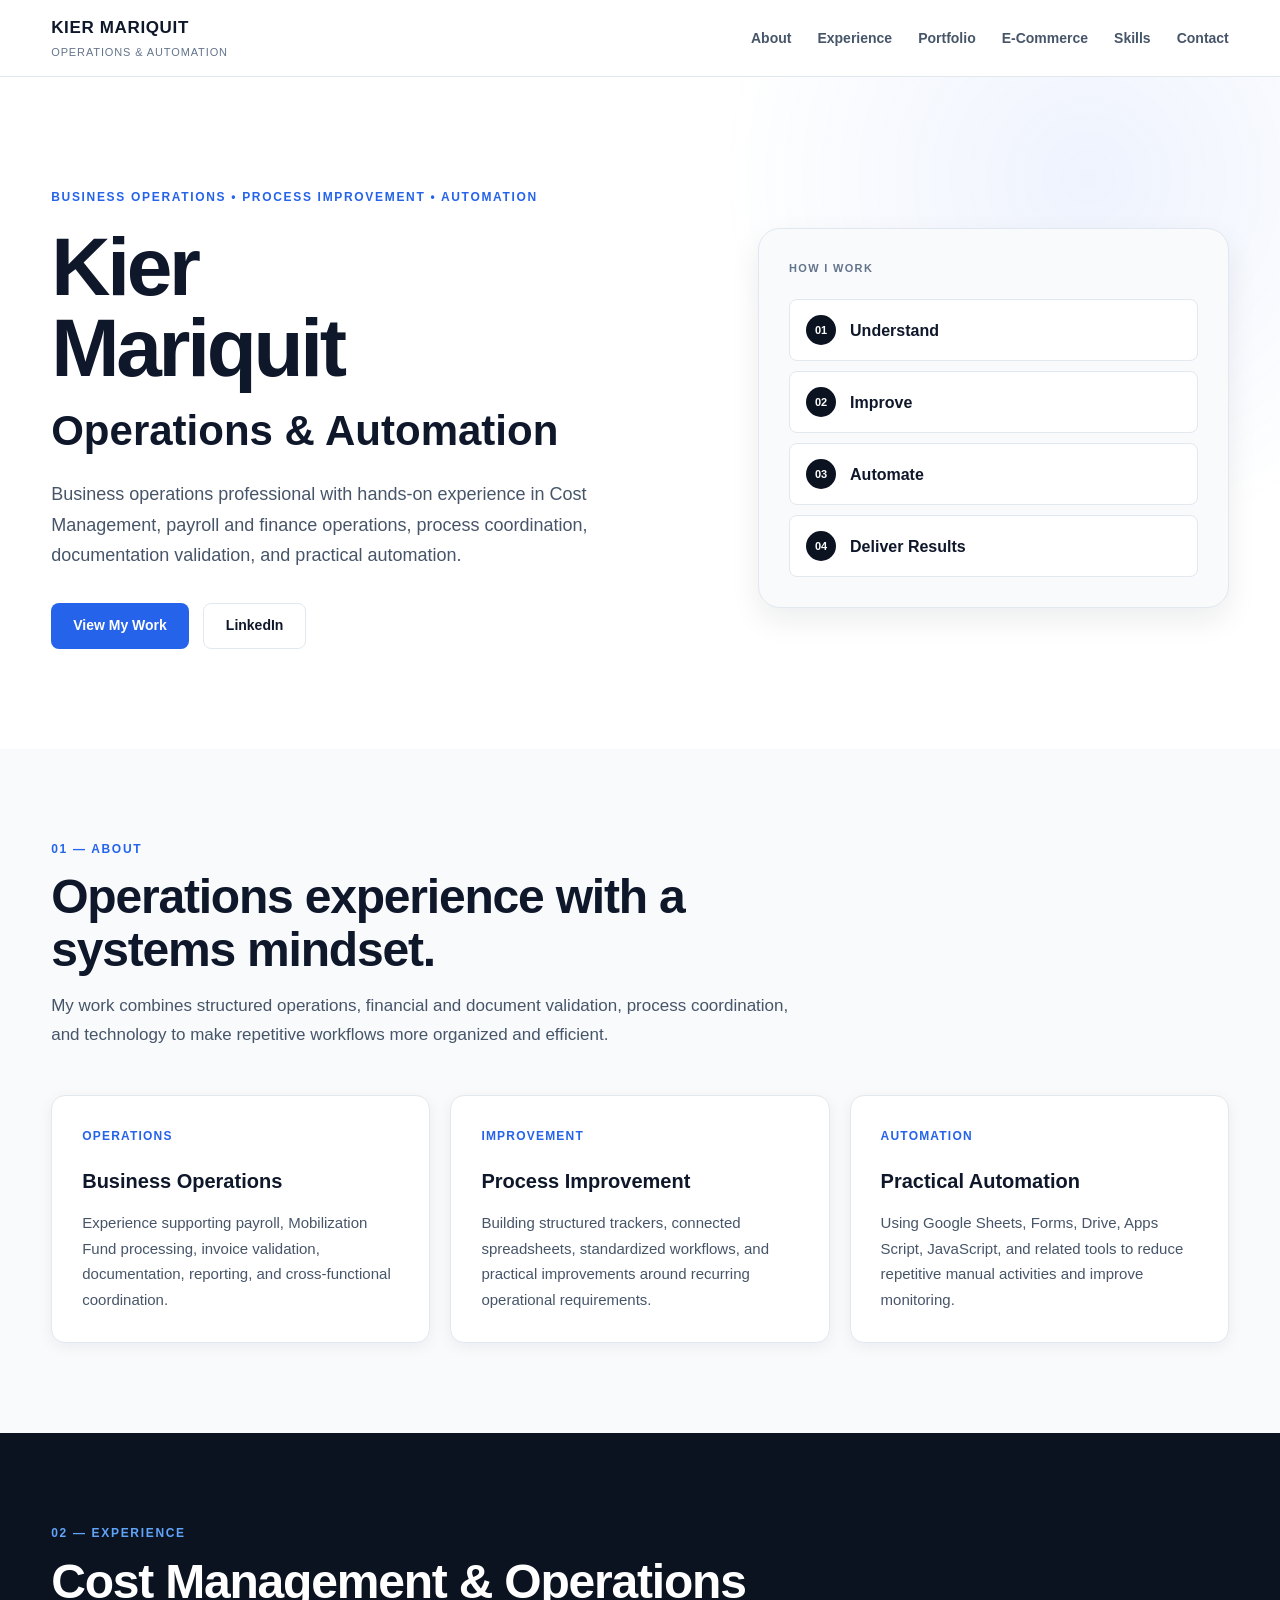
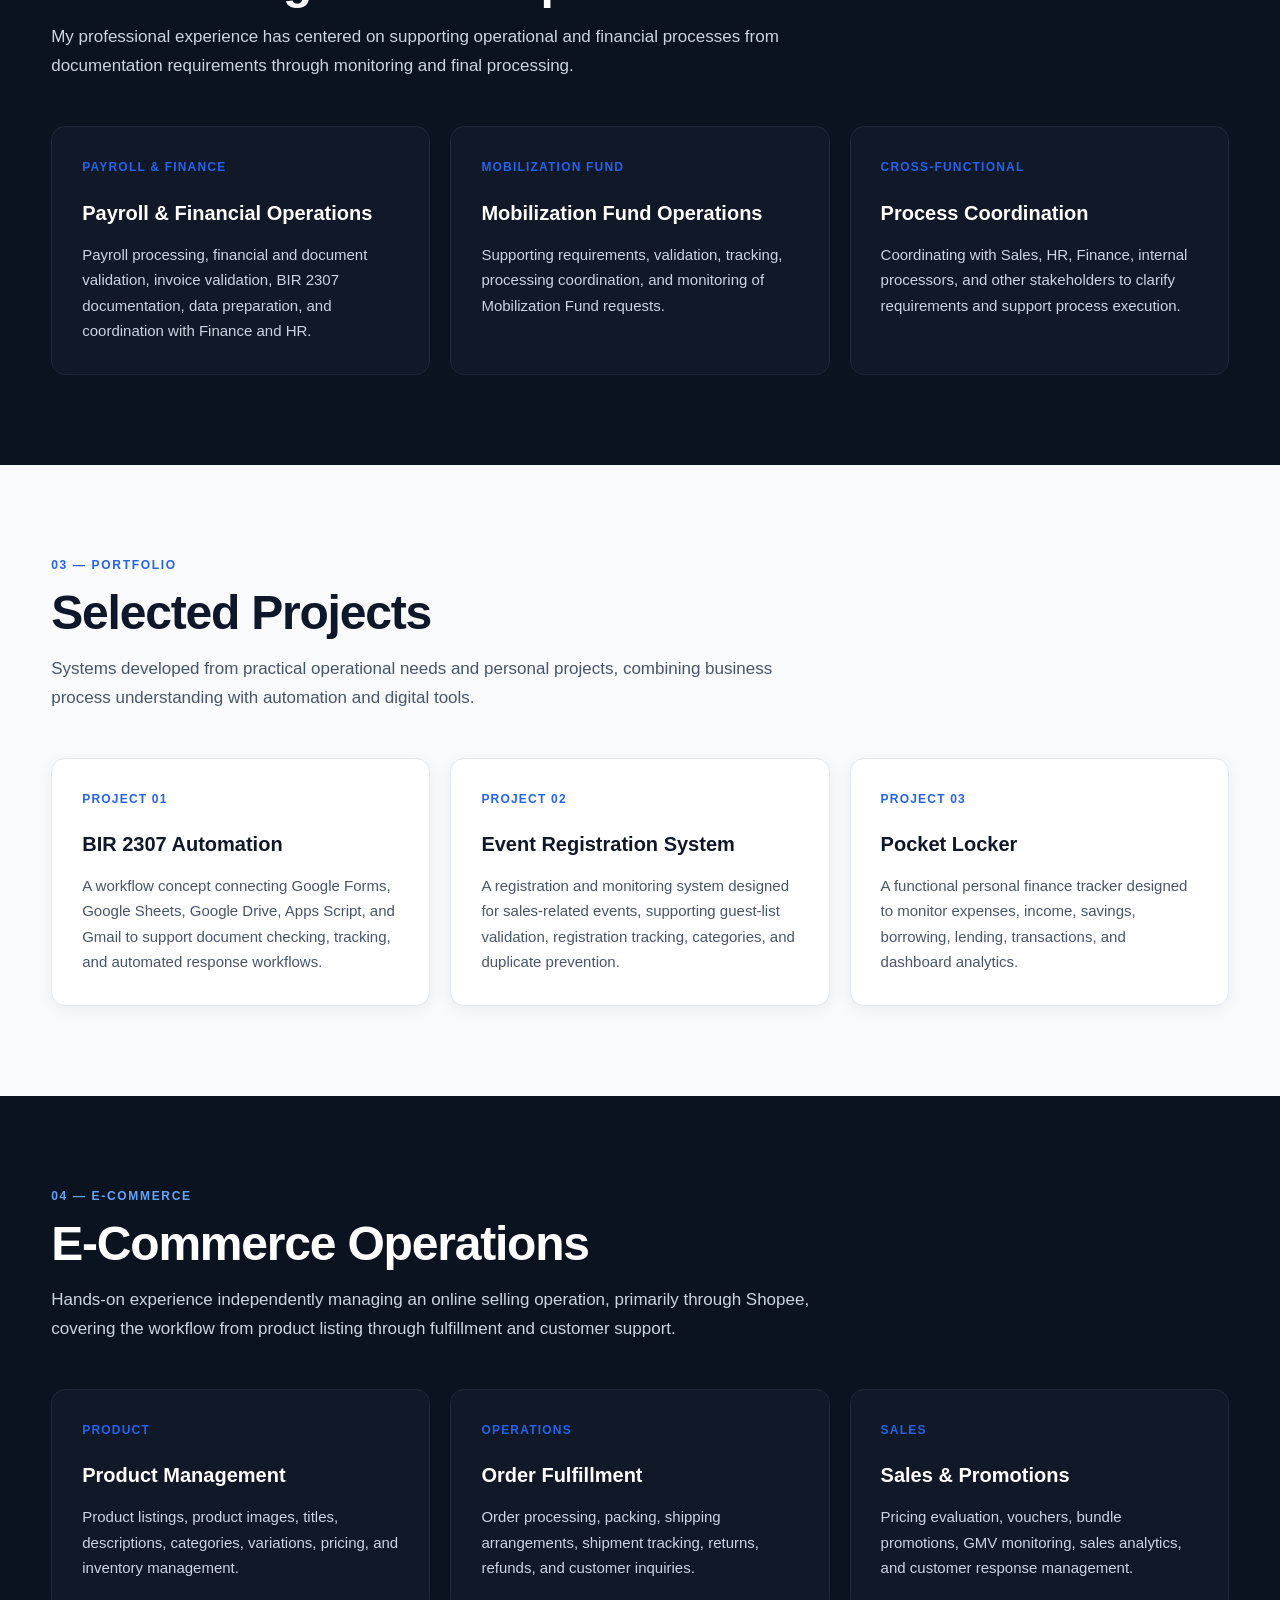
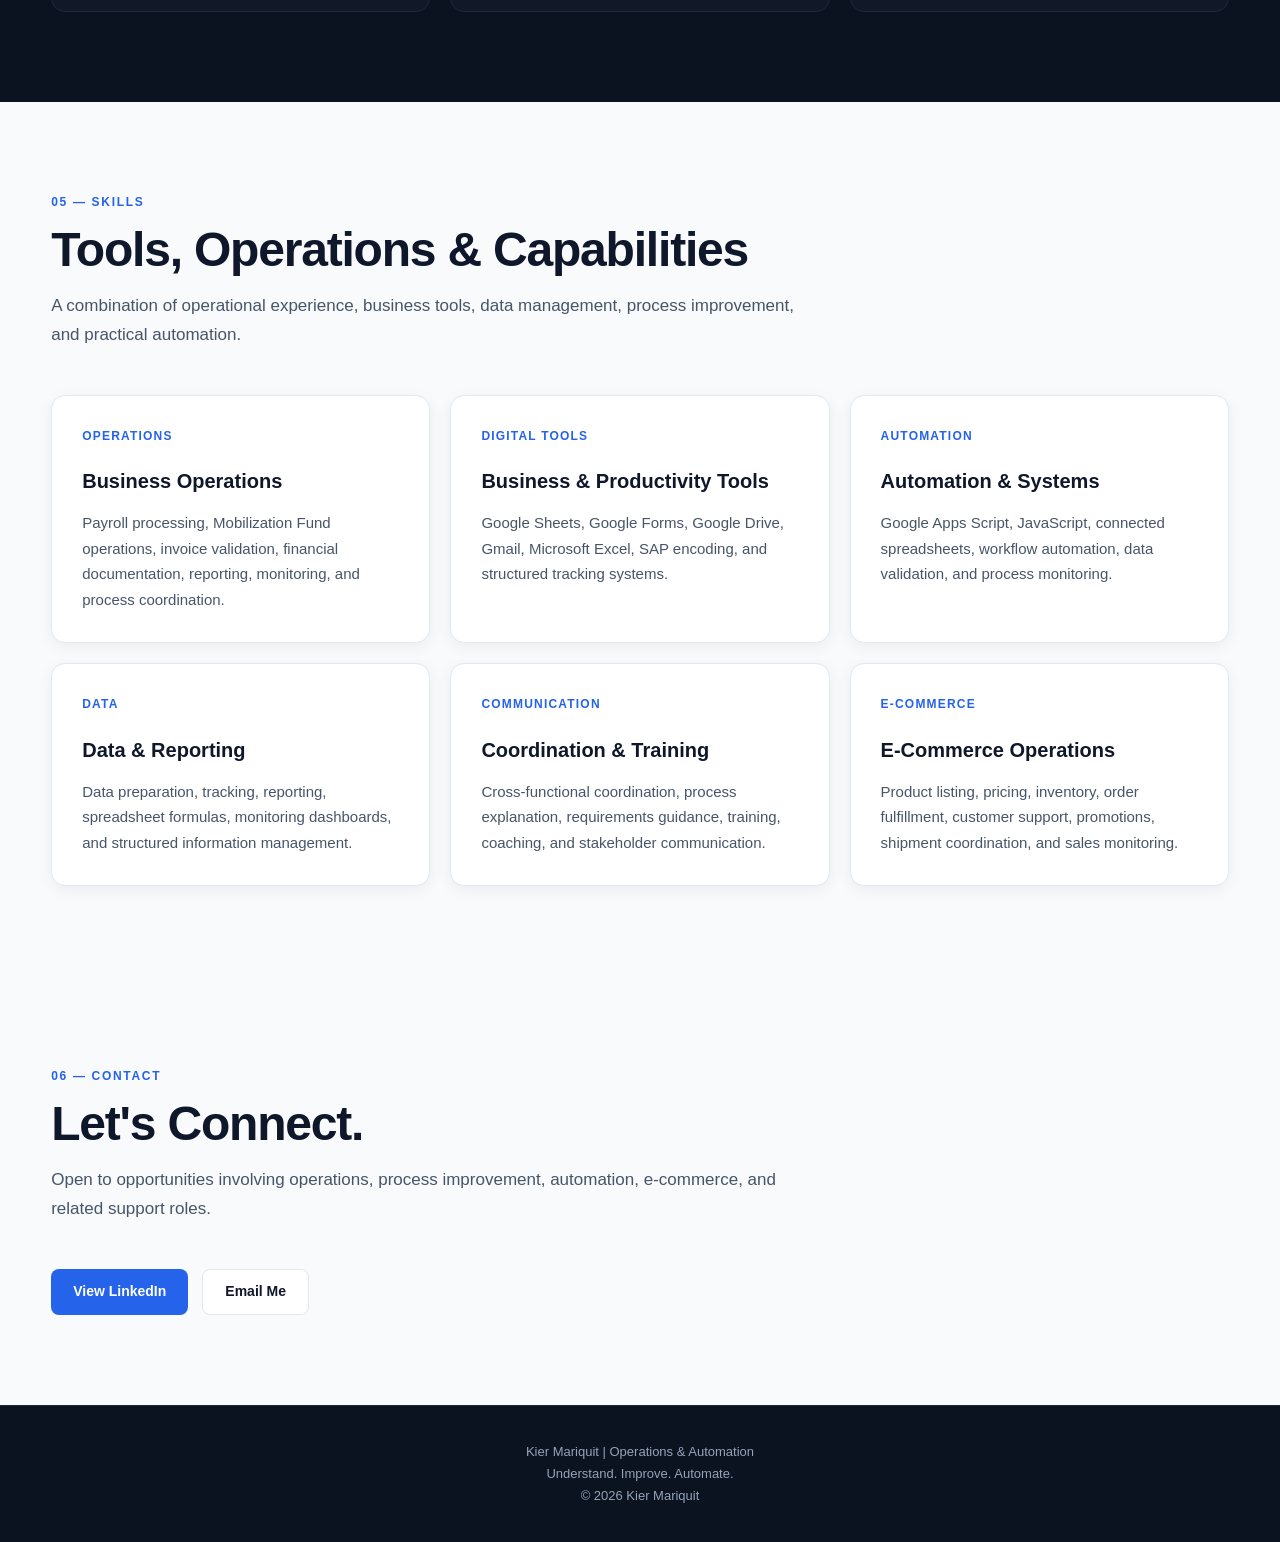
==== commit 163f5bc0: "Add skills and capabilities section Added a new skills section with various categories and descripti" ====
--- a/index.html
+++ b/index.html
@@ -35,6 +35,7 @@
           <li><a href="#experience">Experience</a></li>
           <li><a href="#portfolio">Portfolio</a></li>
           <li><a href="#ecommerce">E-Commerce</a></li>
+          <li><a href="#skills">Skills</a></li>
           <li><a href="#contact">Contact</a></li>
         </ul>
       </nav>
@@ -513,7 +514,152 @@
 
     </section>
 
-
+<!-- ==============================
+     SKILLS
+     ============================== -->
+
+<section id="skills" class="section">
+
+  <div class="container">
+
+    <div class="section-heading">
+
+      <p class="section-label">
+        05 — Skills
+      </p>
+
+      <h2 class="section-title">
+        Tools, Operations & Capabilities
+      </h2>
+
+      <p class="section-description">
+        A combination of operational experience, business tools,
+        data management, process improvement, and practical automation.
+      </p>
+
+    </div>
+
+
+    <div class="card-grid">
+
+      <article class="card">
+
+        <span class="card-number">
+          OPERATIONS
+        </span>
+
+        <h3>
+          Business Operations
+        </h3>
+
+        <p>
+          Payroll processing, Mobilization Fund operations,
+          invoice validation, financial documentation,
+          reporting, monitoring, and process coordination.
+        </p>
+
+      </article>
+
+
+      <article class="card">
+
+        <span class="card-number">
+          DIGITAL TOOLS
+        </span>
+
+        <h3>
+          Business & Productivity Tools
+        </h3>
+
+        <p>
+          Google Sheets, Google Forms, Google Drive,
+          Gmail, Microsoft Excel, SAP encoding, and
+          structured tracking systems.
+        </p>
+
+      </article>
+
+
+      <article class="card">
+
+        <span class="card-number">
+          AUTOMATION
+        </span>
+
+        <h3>
+          Automation & Systems
+        </h3>
+
+        <p>
+          Google Apps Script, JavaScript, connected
+          spreadsheets, workflow automation, data validation,
+          and process monitoring.
+        </p>
+
+      </article>
+
+
+      <article class="card">
+
+        <span class="card-number">
+          DATA
+        </span>
+
+        <h3>
+          Data & Reporting
+        </h3>
+
+        <p>
+          Data preparation, tracking, reporting,
+          spreadsheet formulas, monitoring dashboards,
+          and structured information management.
+        </p>
+
+      </article>
+
+
+      <article class="card">
+
+        <span class="card-number">
+          COMMUNICATION
+        </span>
+
+        <h3>
+          Coordination & Training
+        </h3>
+
+        <p>
+          Cross-functional coordination, process explanation,
+          requirements guidance, training, coaching,
+          and stakeholder communication.
+        </p>
+
+      </article>
+
+
+      <article class="card">
+
+        <span class="card-number">
+          E-COMMERCE
+        </span>
+
+        <h3>
+          E-Commerce Operations
+        </h3>
+
+        <p>
+          Product listing, pricing, inventory, order fulfillment,
+          customer support, promotions, shipment coordination,
+          and sales monitoring.
+        </p>
+
+      </article>
+
+    </div>
+
+  </div>
+
+</section>
     <!-- ==============================
          CONTACT
          ============================== -->
@@ -528,7 +674,7 @@
         <div class="section-heading">
 
           <p class="section-label">
-            05 — Contact
+            06 — Contact
           </p>
 
           <h2 class="section-title">
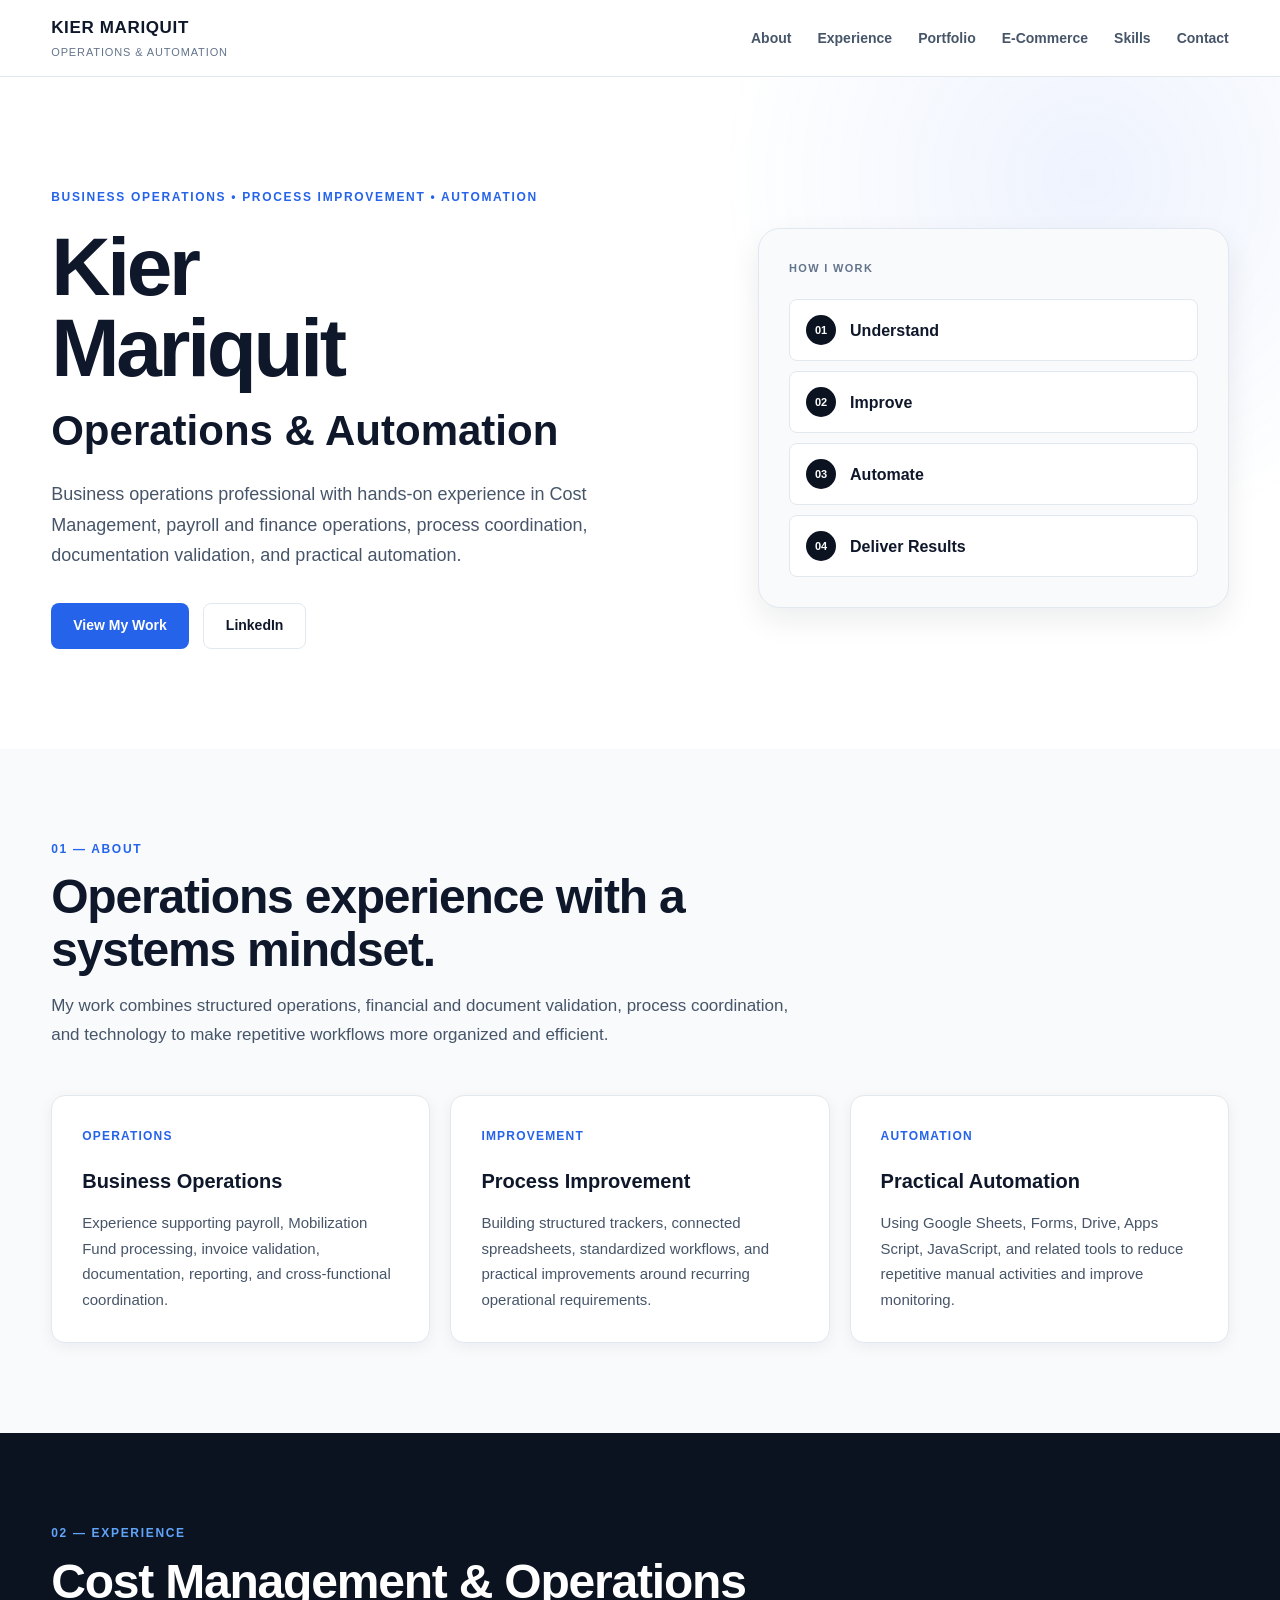
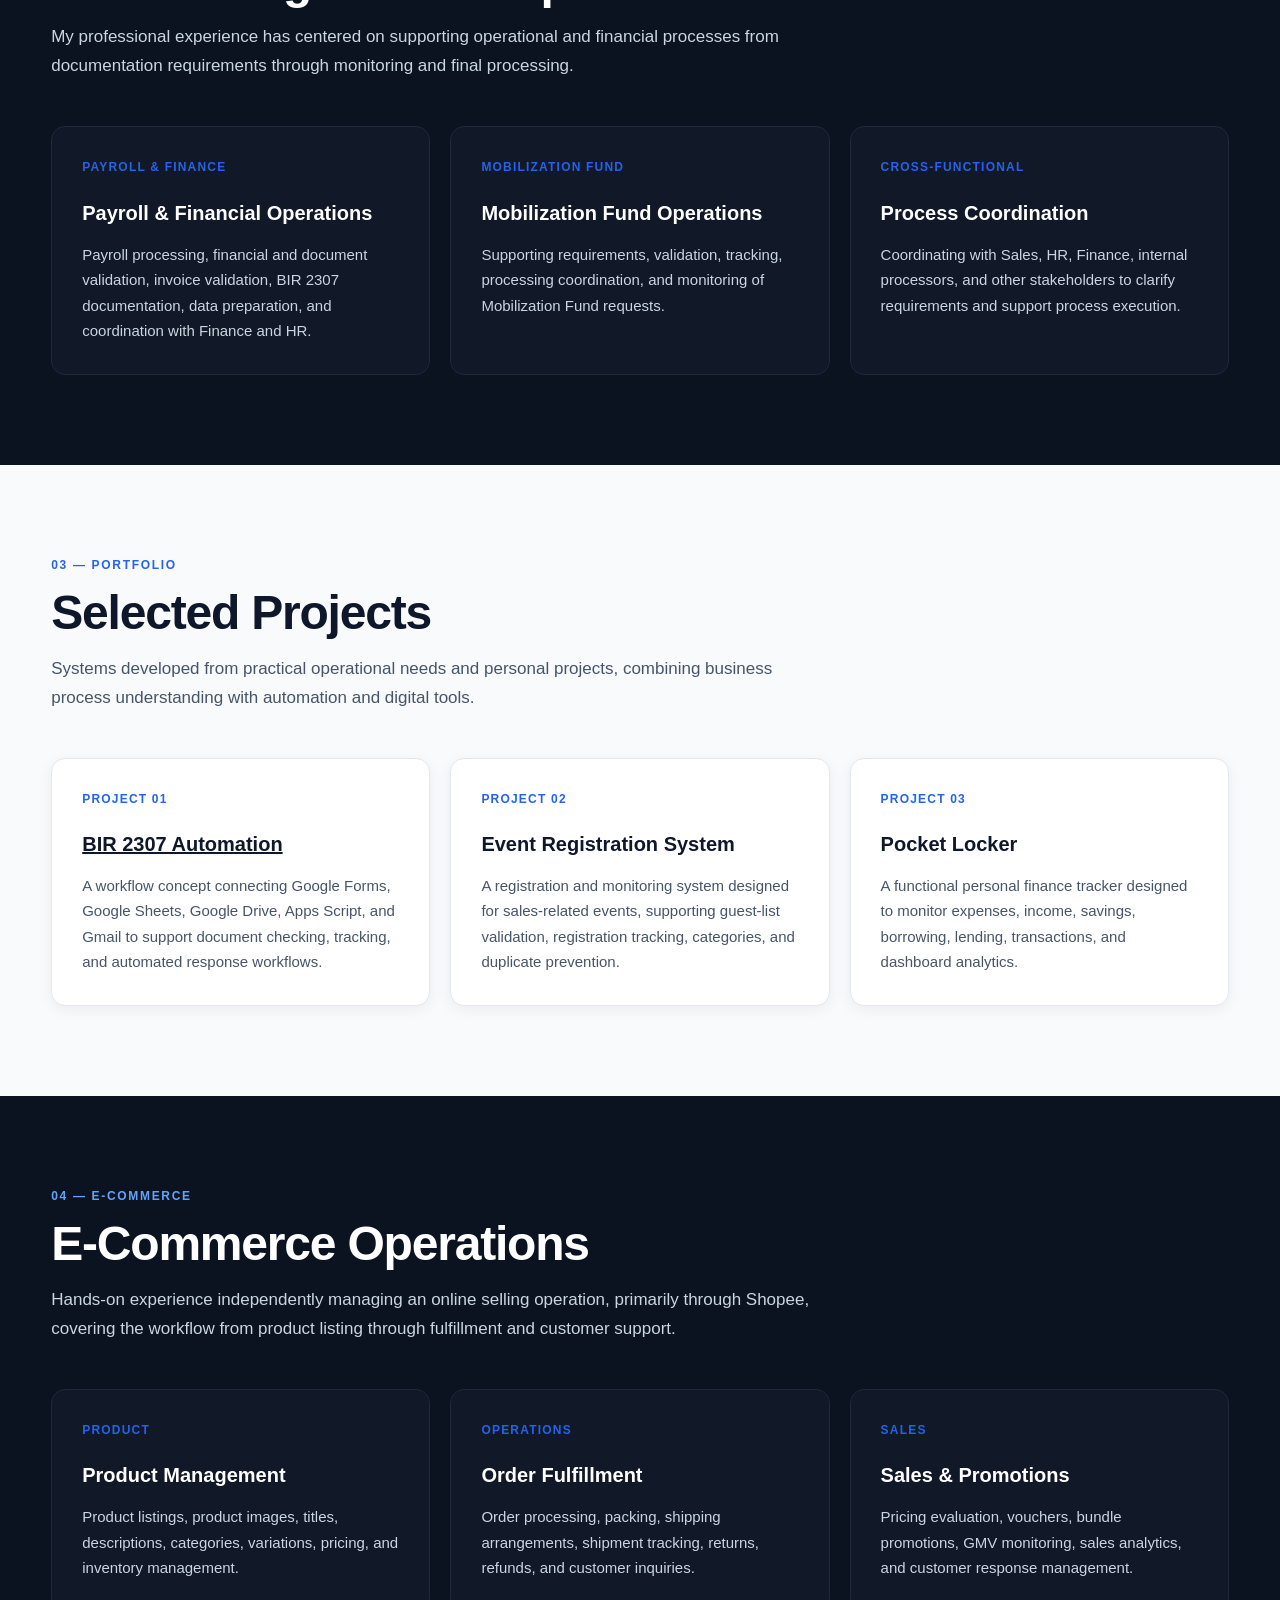
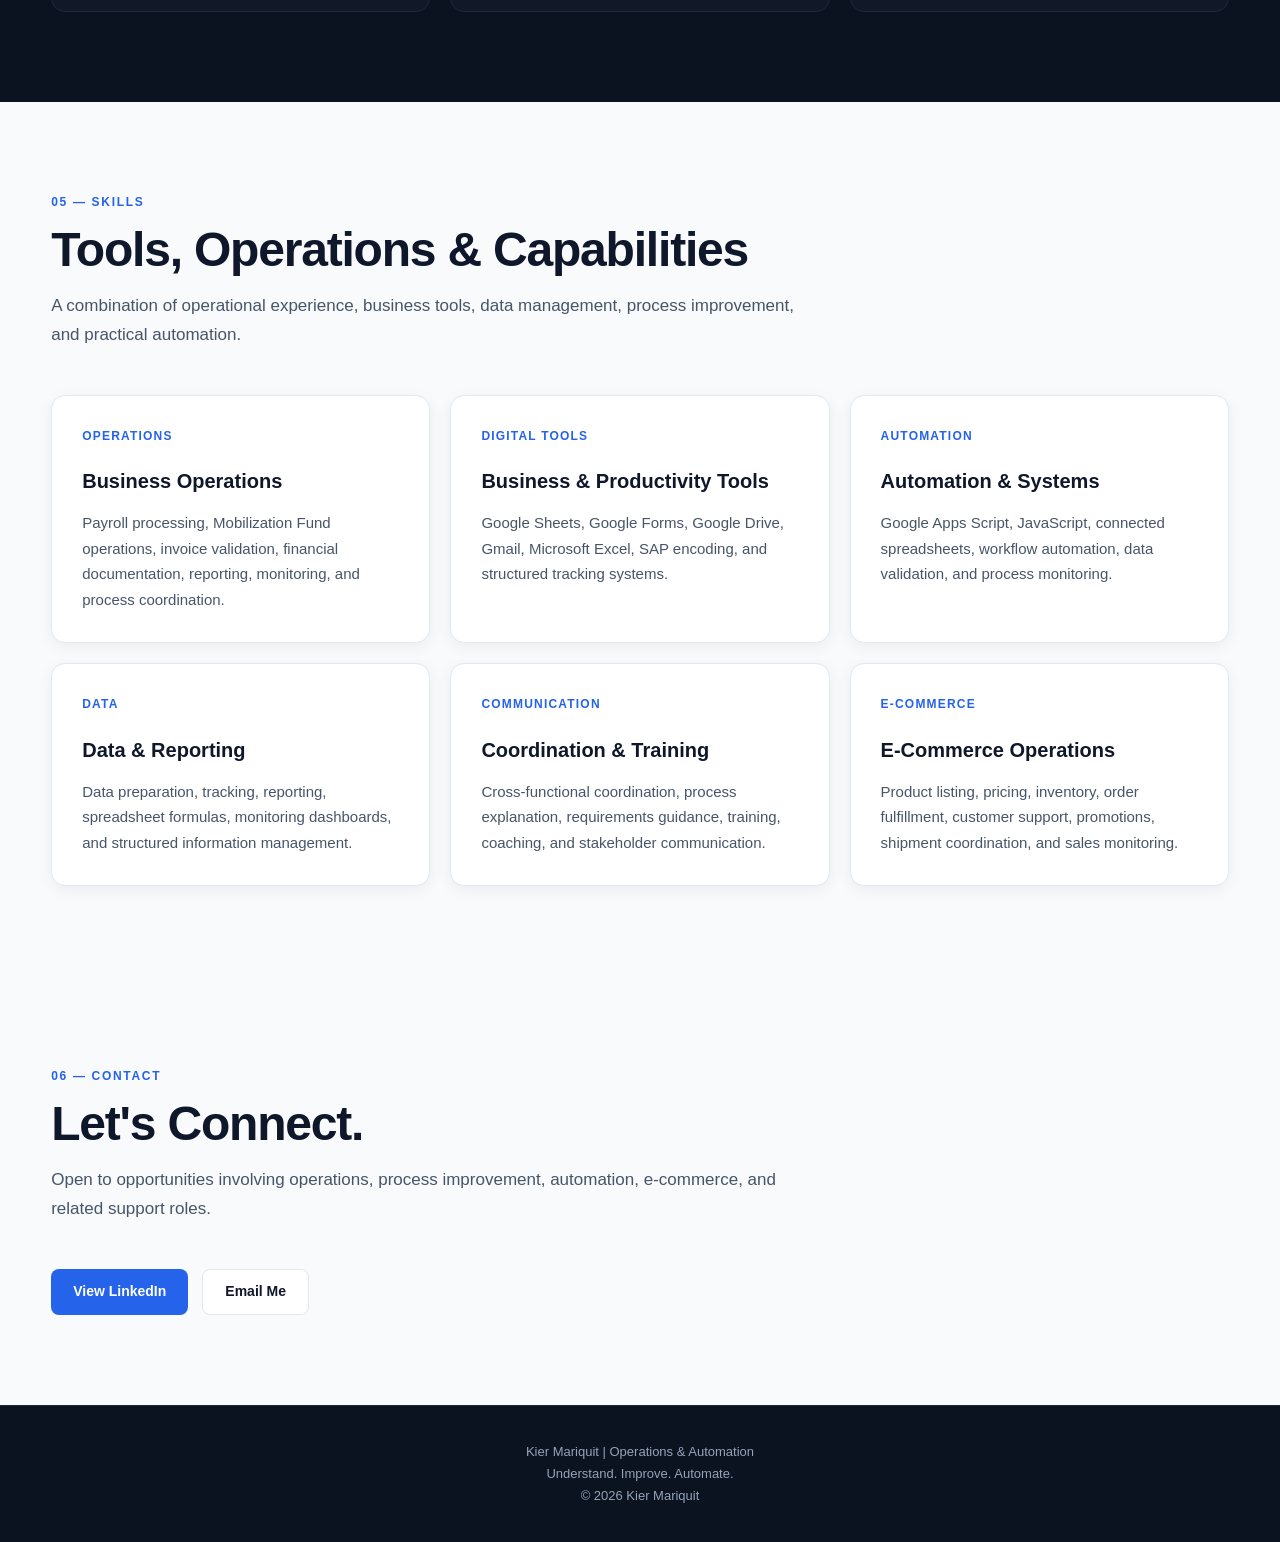
==== commit ea6043b3: "Make BIR 2307 project clickable" ====
--- a/index.html
+++ b/index.html
@@ -363,7 +363,9 @@
             </span>
 
             <h3>
-              BIR 2307 Automation
+              <a href="portfolio/2307-automation.html">
+                BIR 2307 Automation
+              </a>
             </h3>
 
             <p>
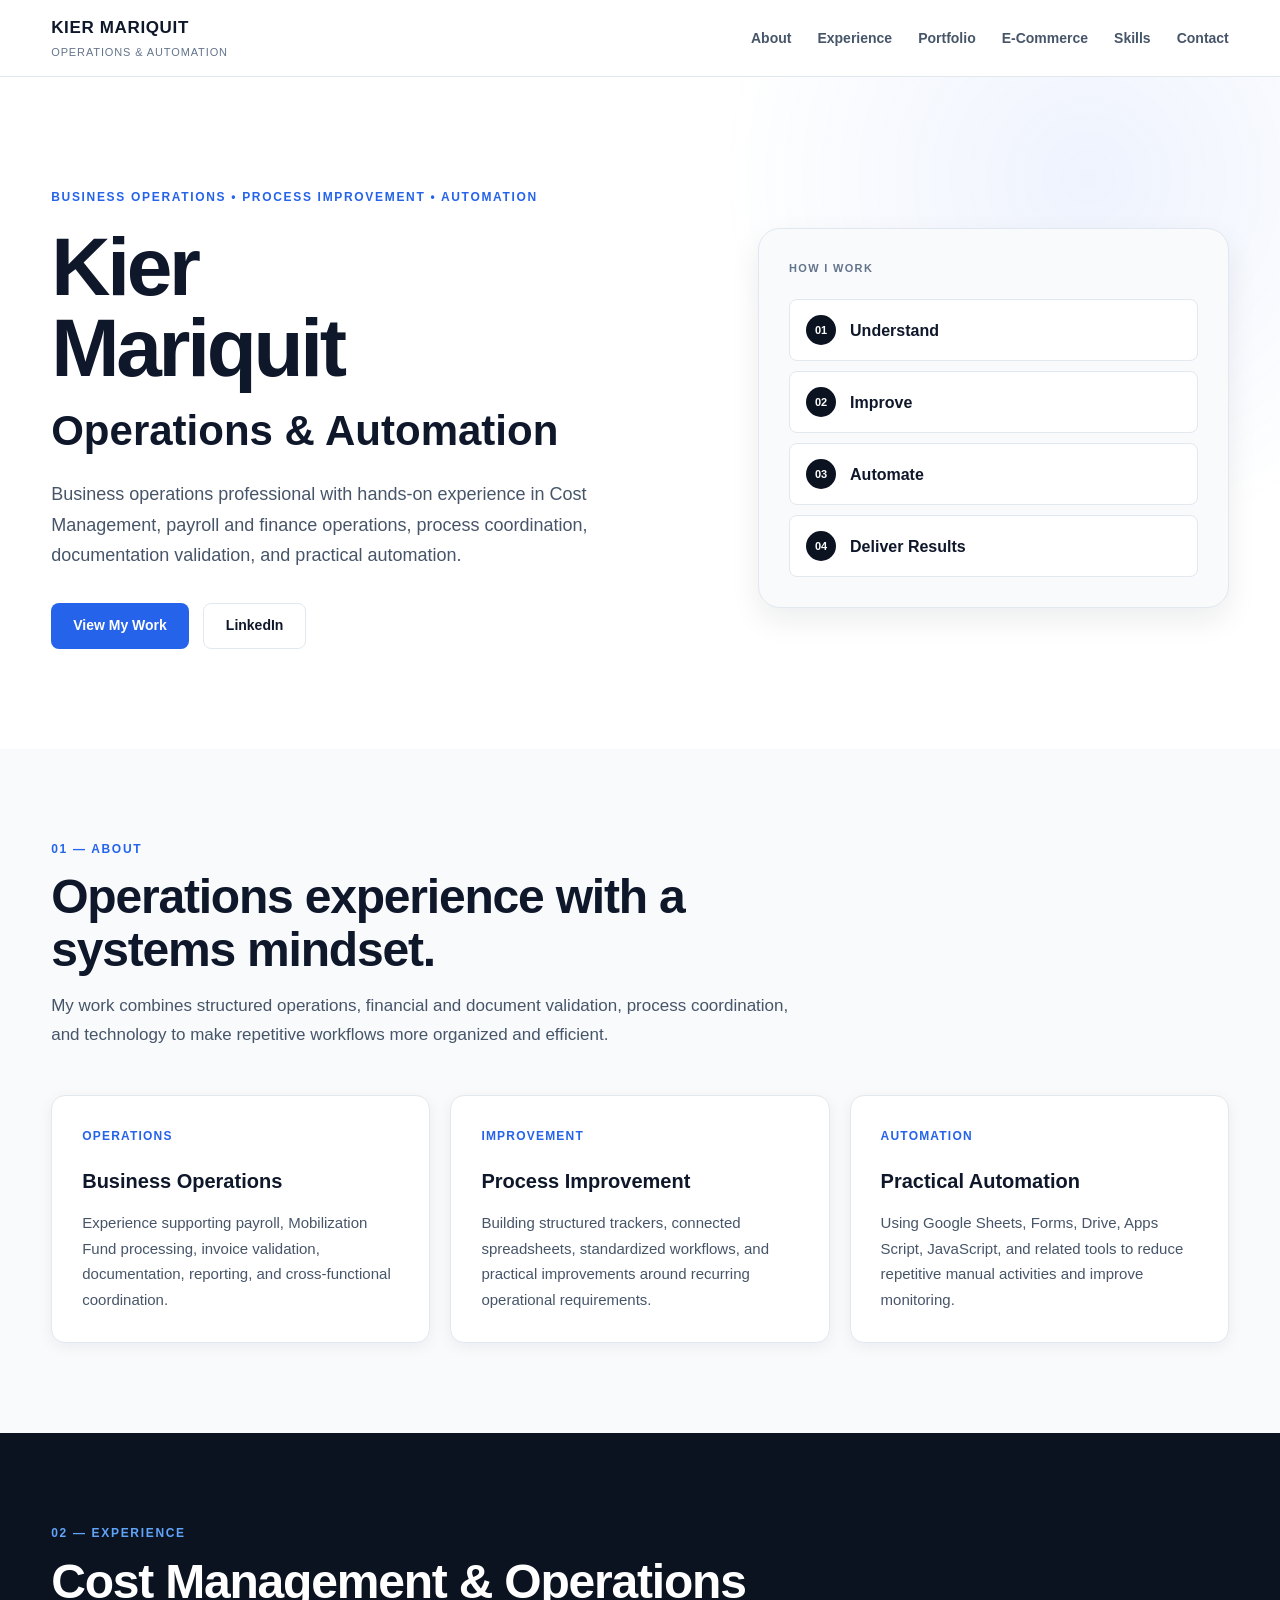
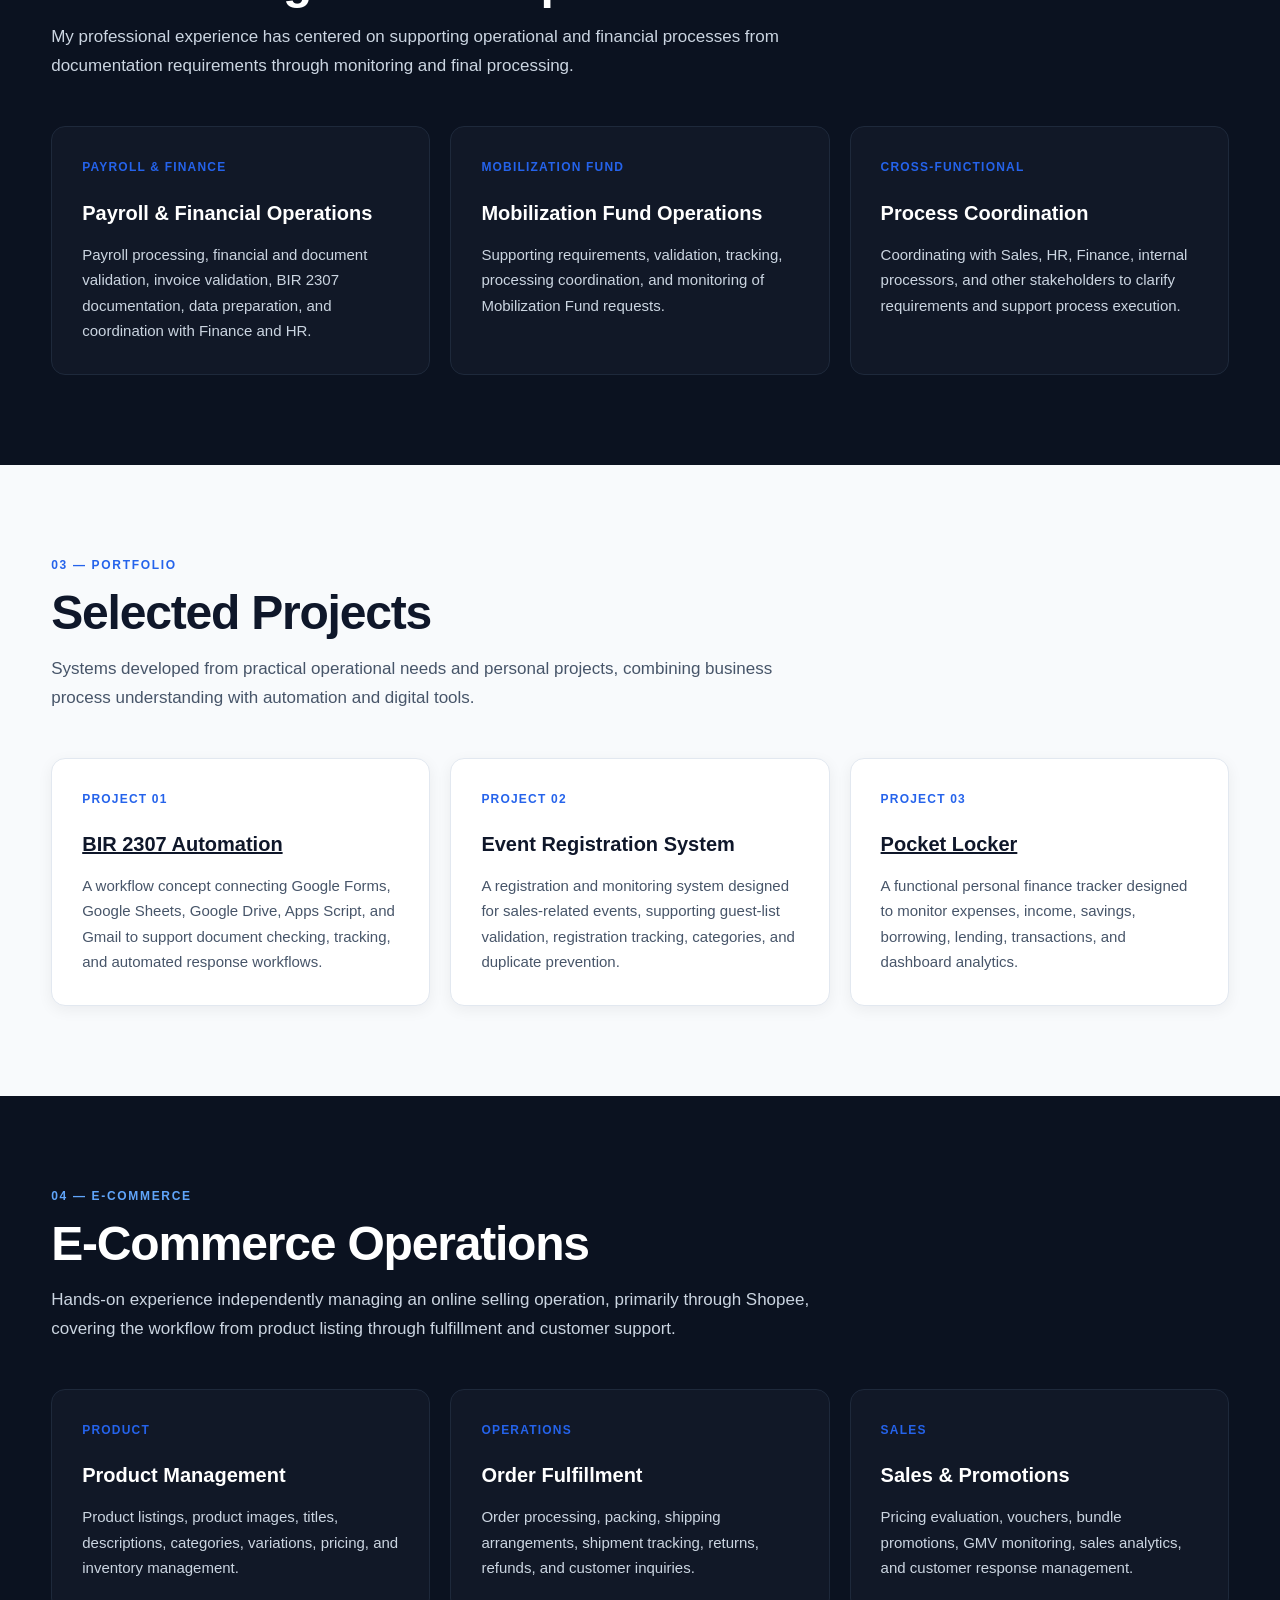
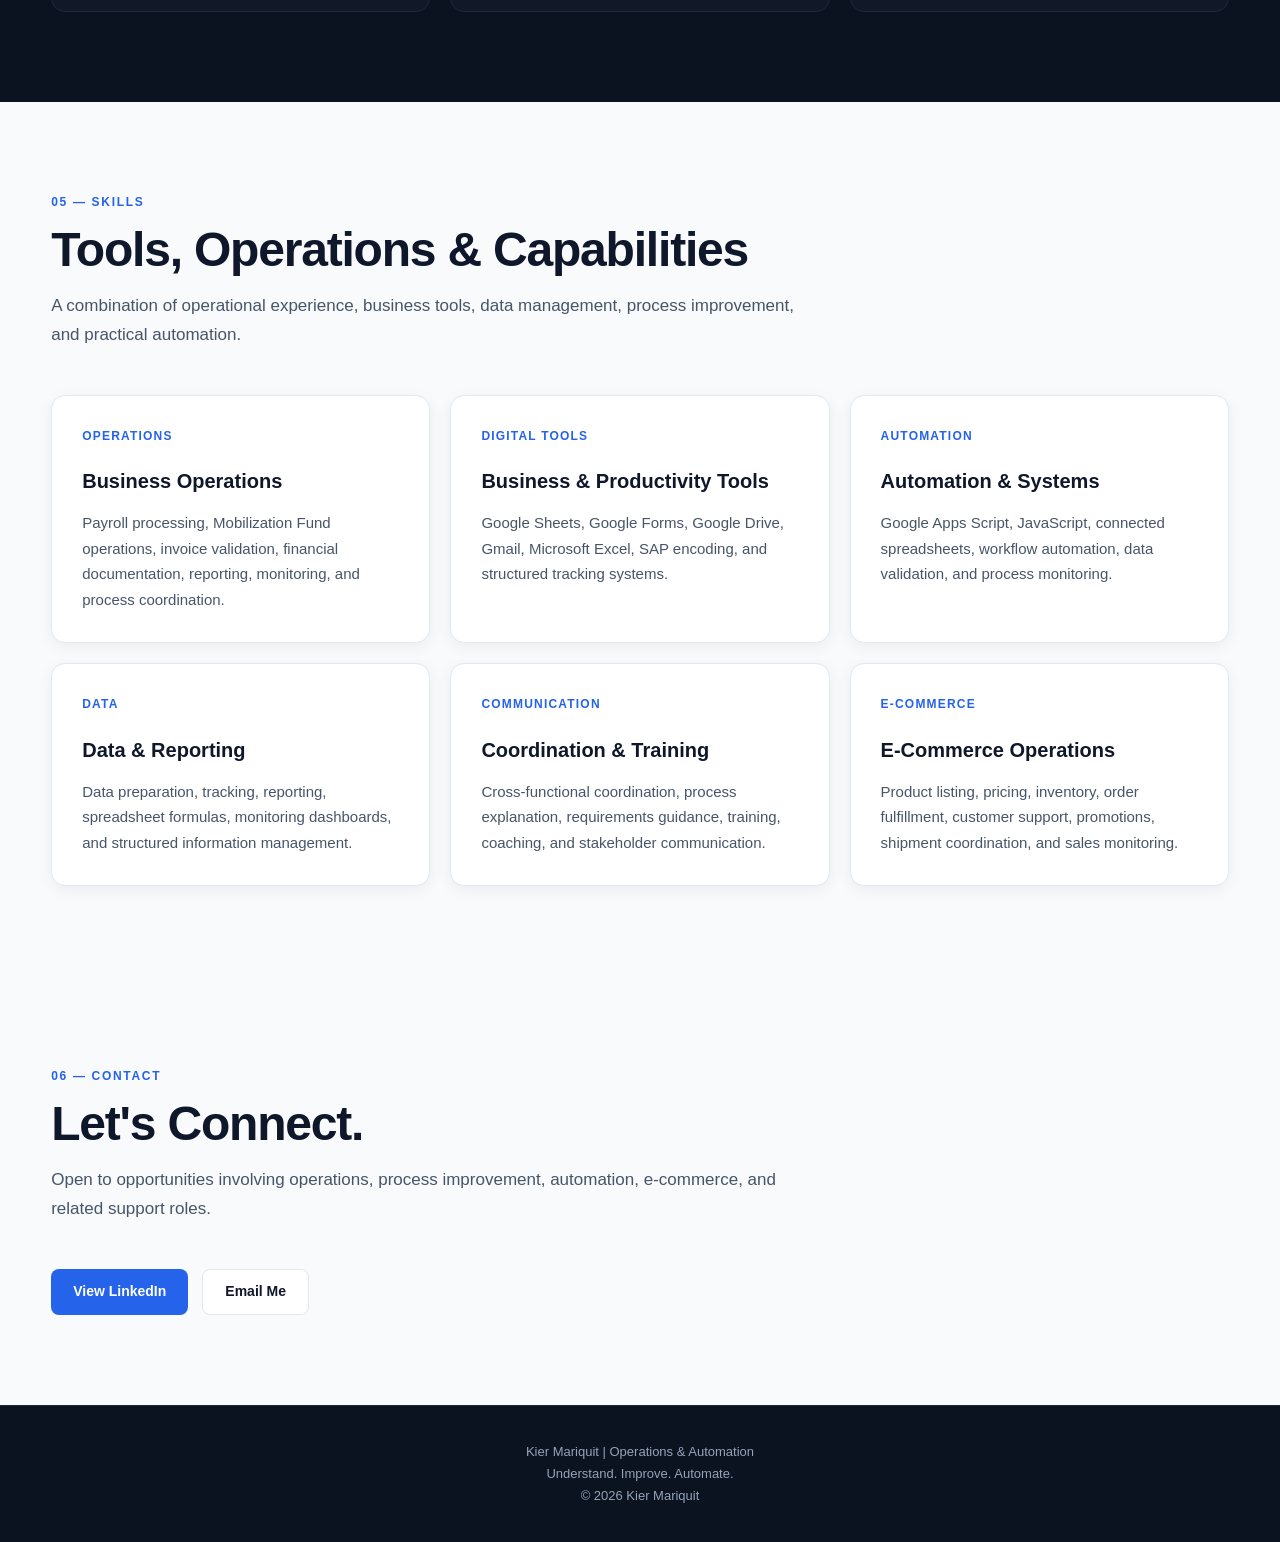
==== commit e915a996: "Make Pocket Locker project clickable" ====
--- a/index.html
+++ b/index.html
@@ -404,7 +404,9 @@
             </span>
 
             <h3>
-              Pocket Locker
+              <a href="portfolio/pocket-locker.html">
+                Pocket Locker
+              </a>
             </h3>
 
             <p>
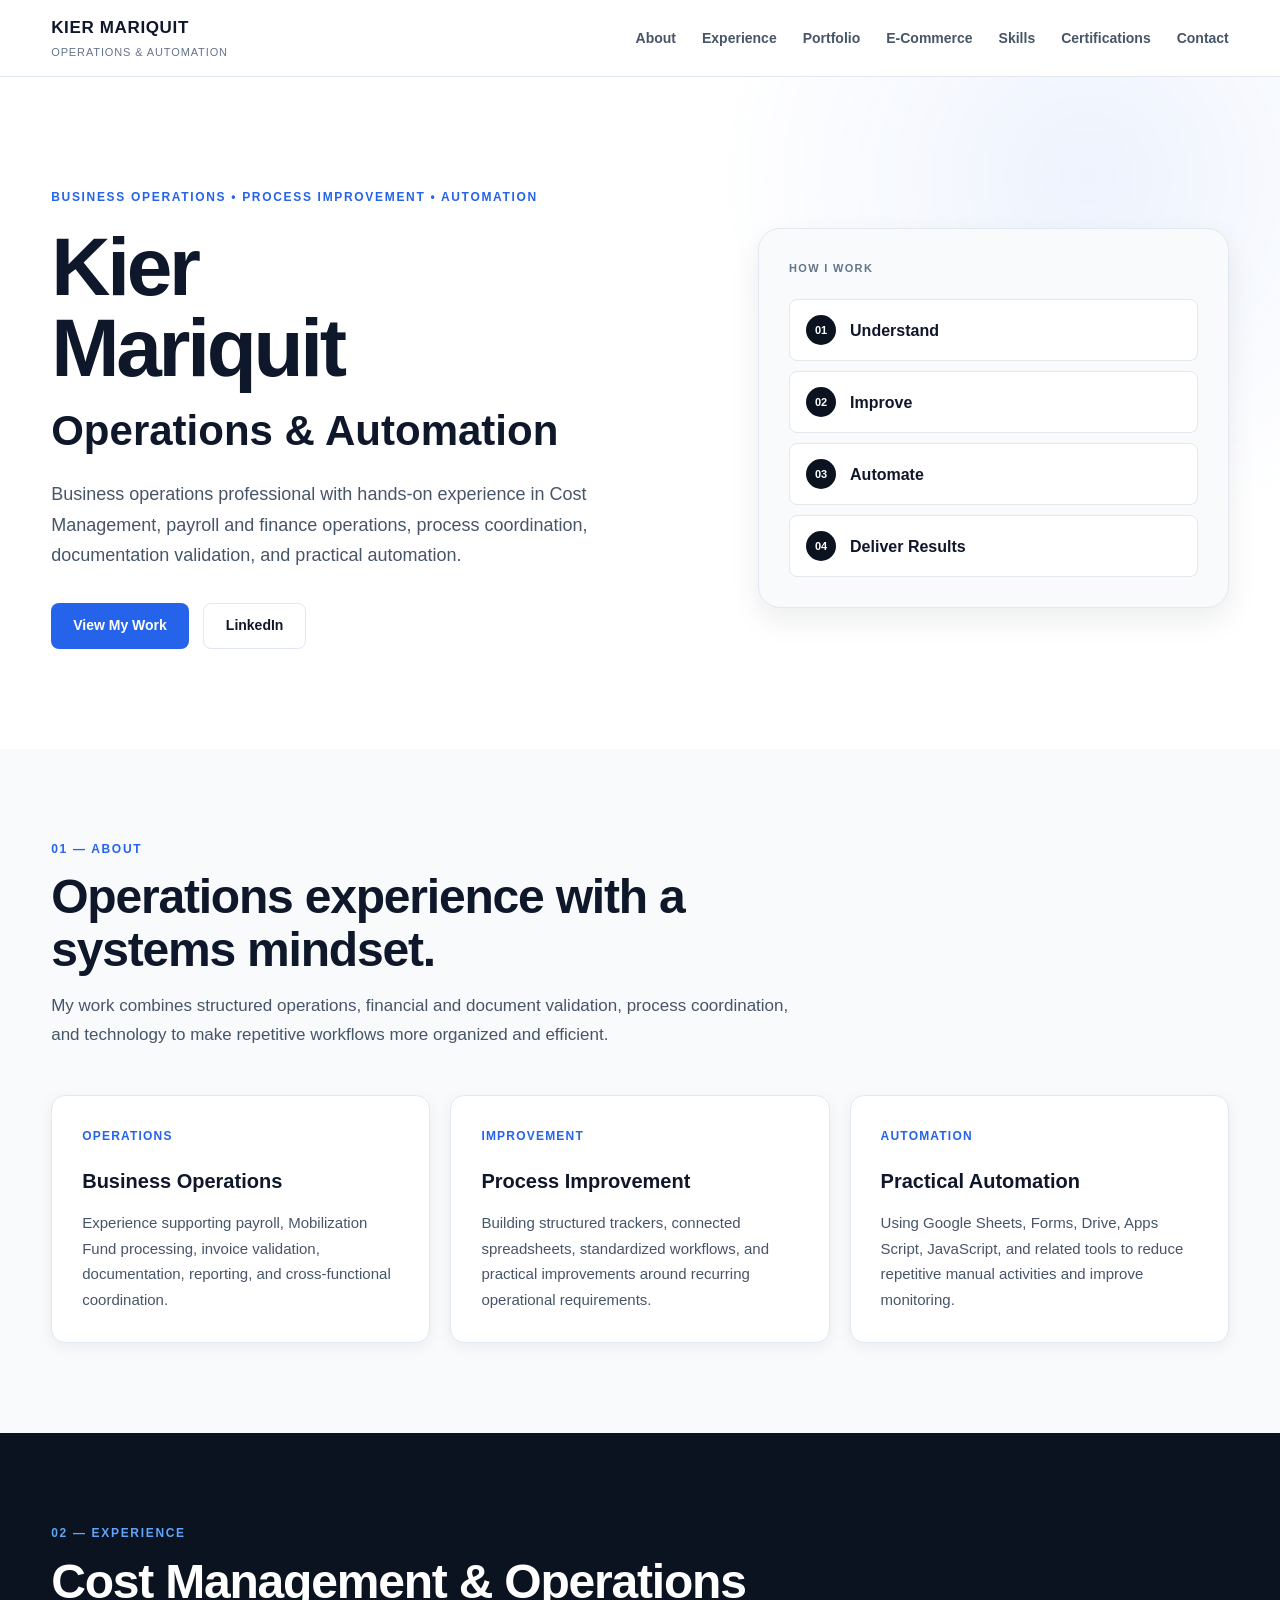
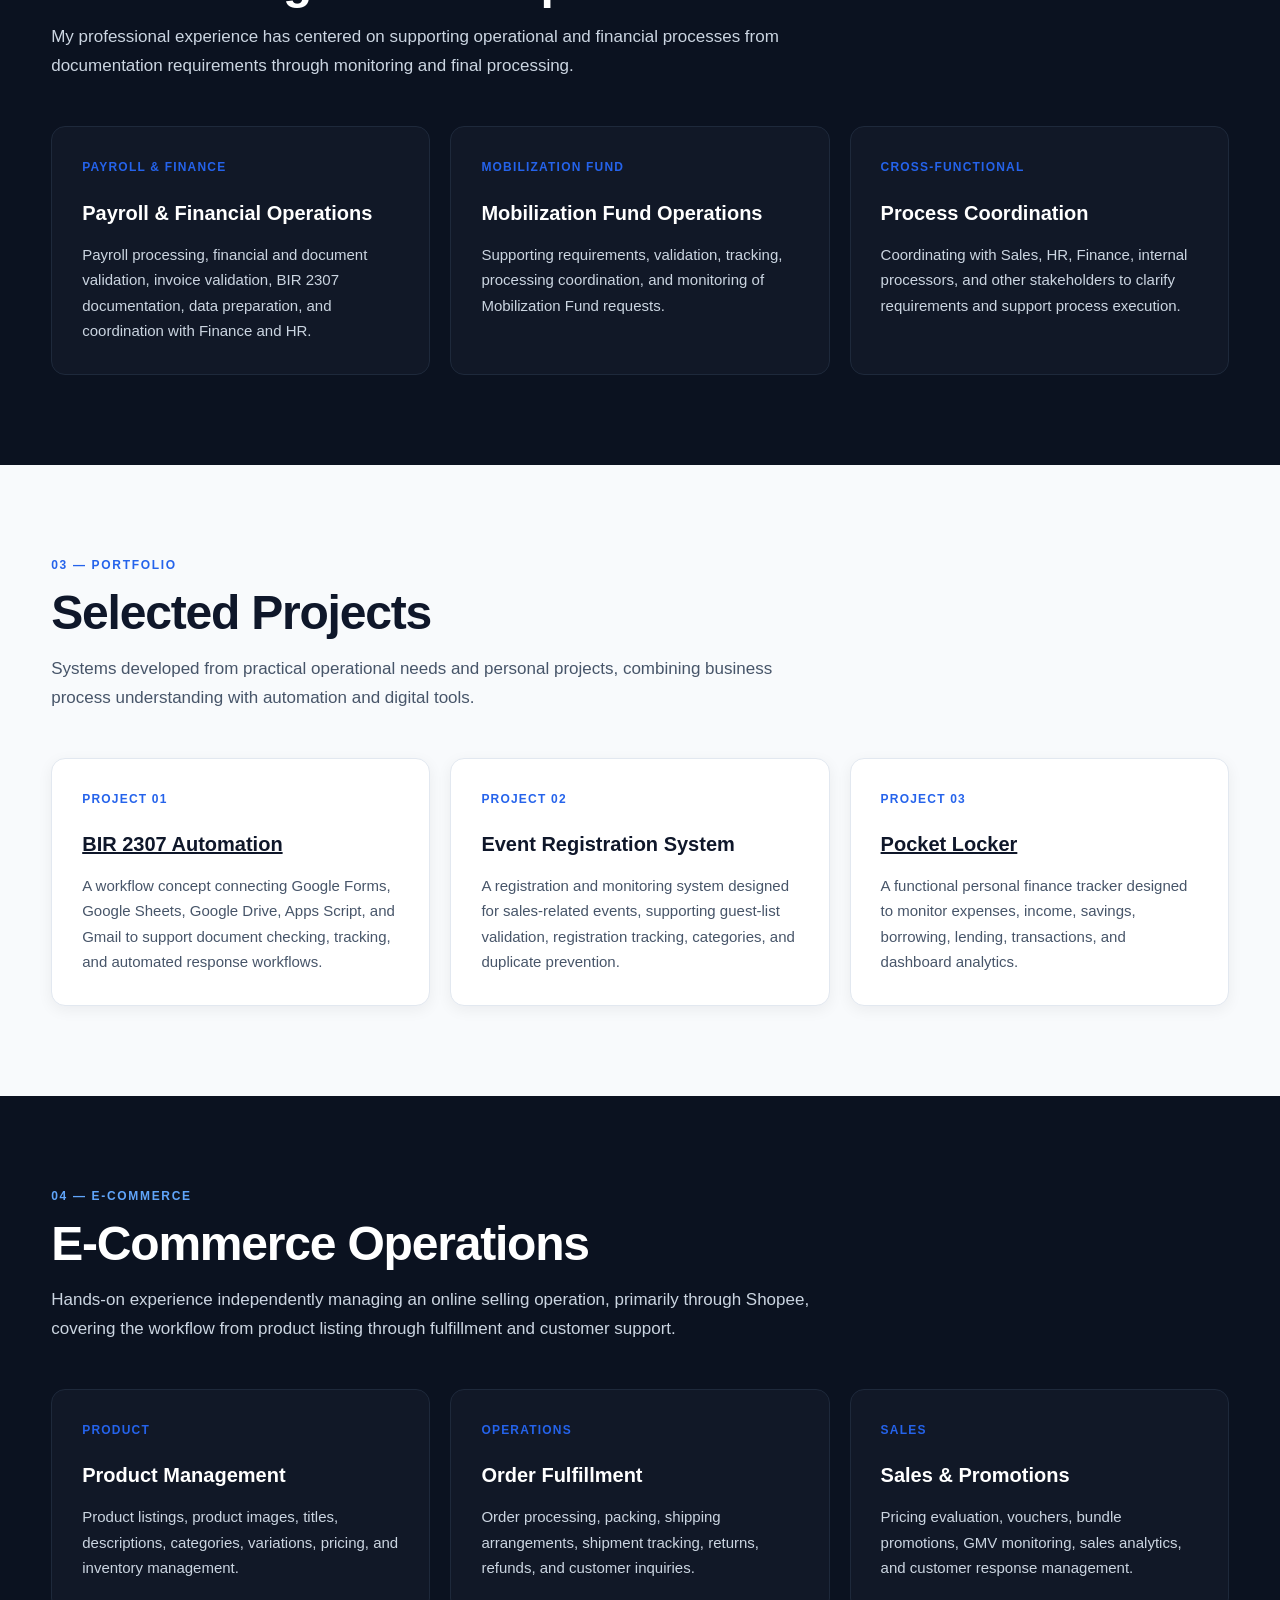
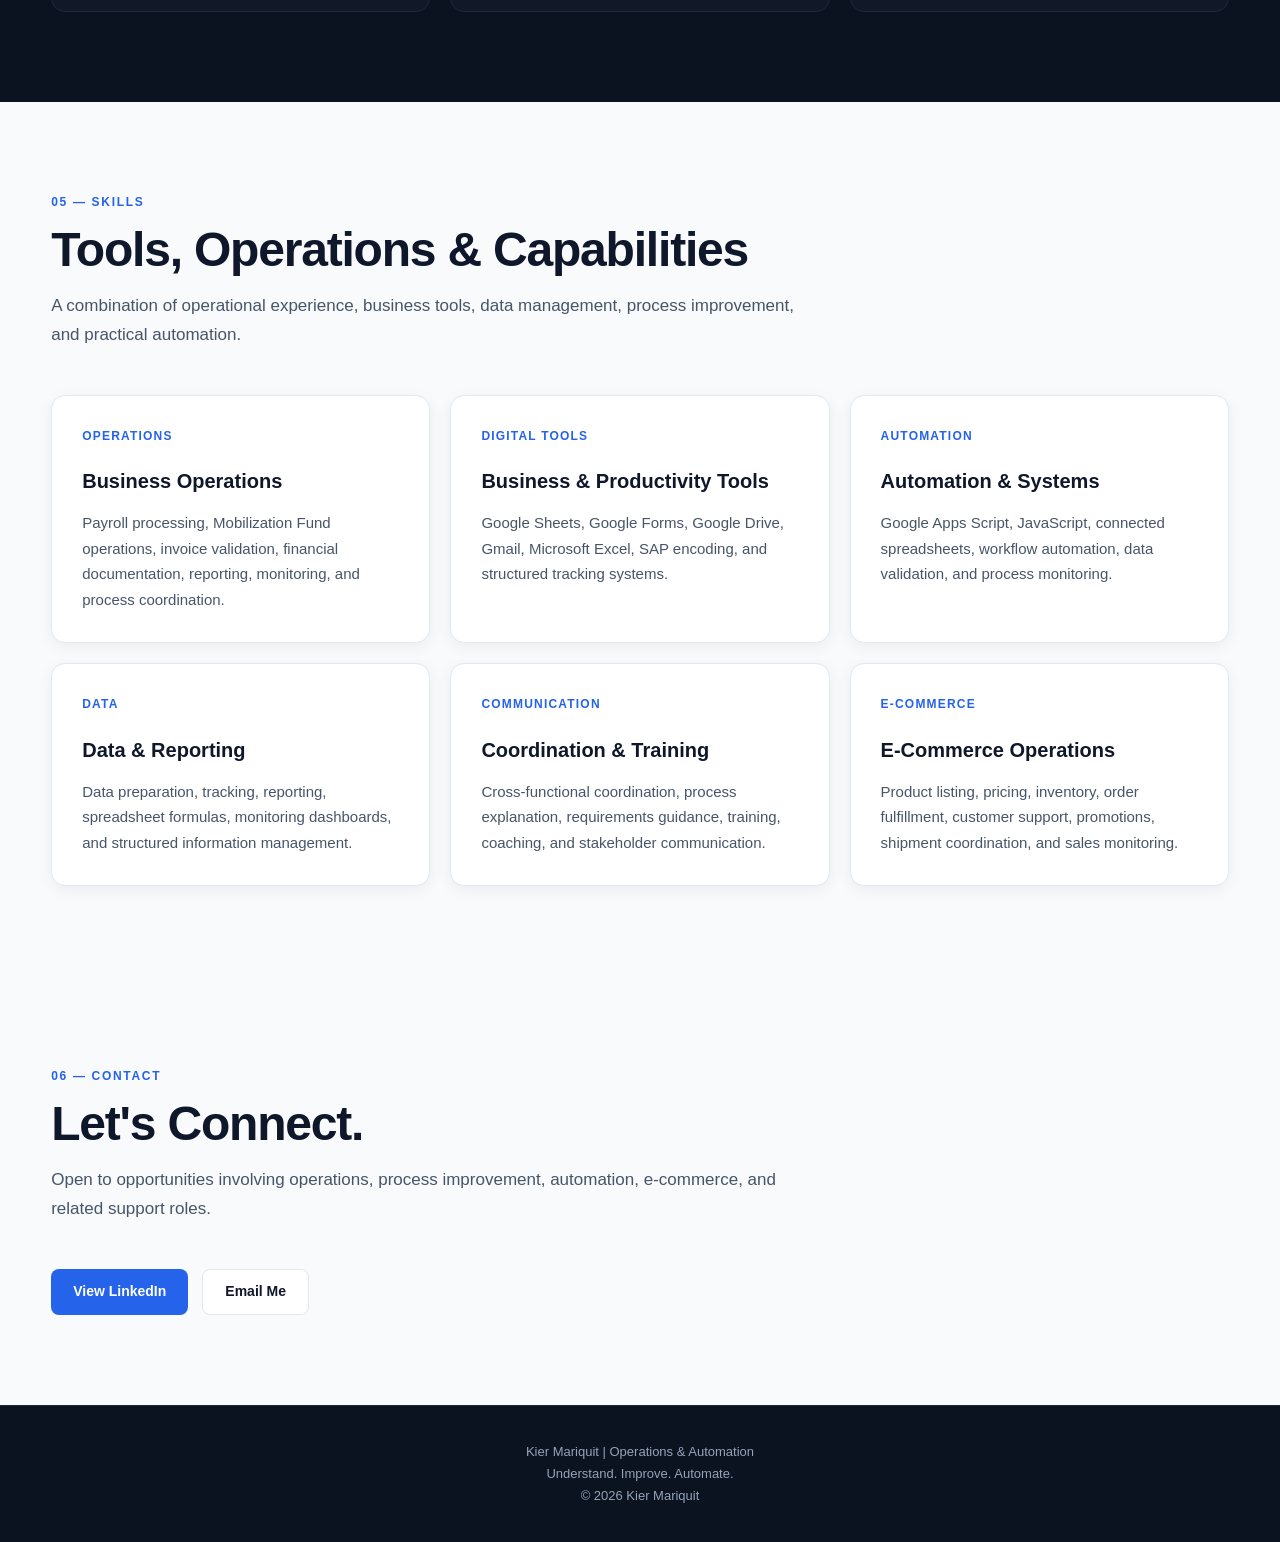
==== commit a367cd64: "Add Certifications navigation link" ====
--- a/index.html
+++ b/index.html
@@ -36,6 +36,7 @@
           <li><a href="#portfolio">Portfolio</a></li>
           <li><a href="#ecommerce">E-Commerce</a></li>
           <li><a href="#skills">Skills</a></li>
+          <li><a href="certifications.html">Certifications</a></li>
           <li><a href="#contact">Contact</a></li>
         </ul>
       </nav>
